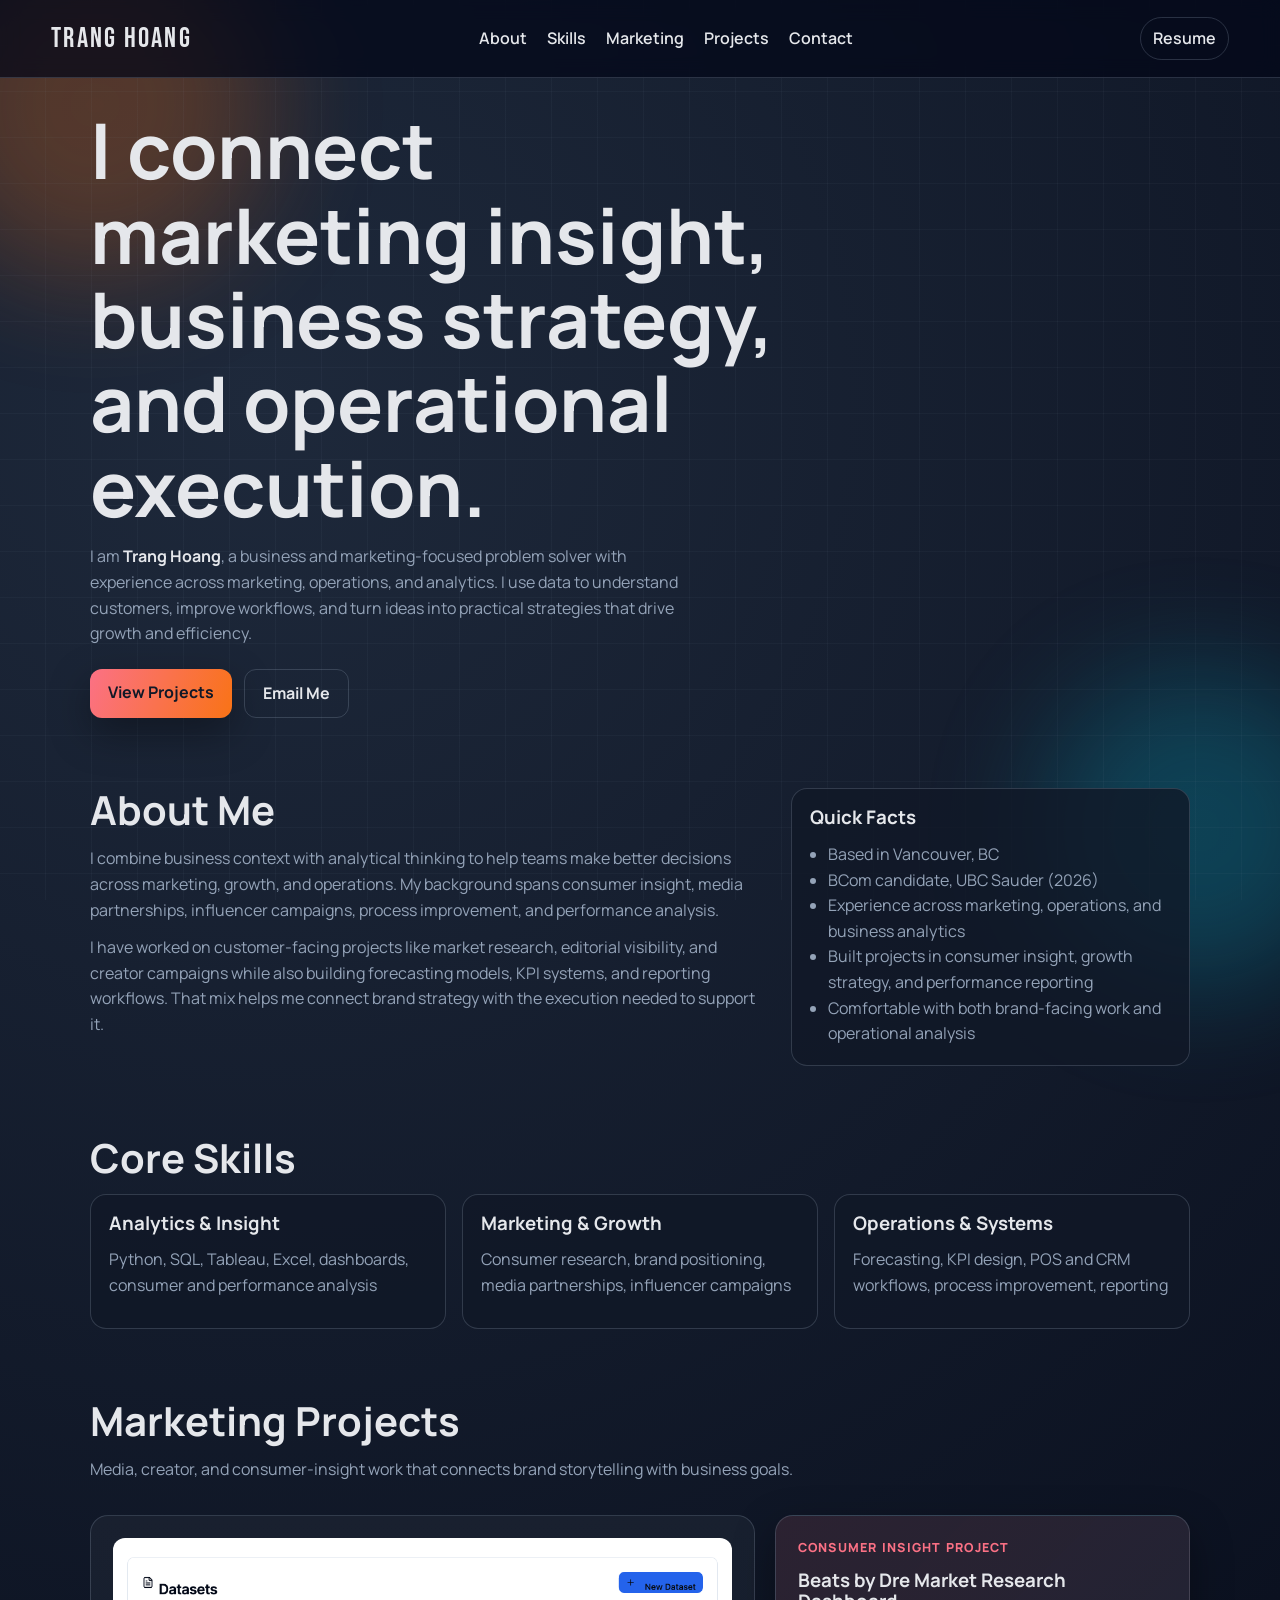
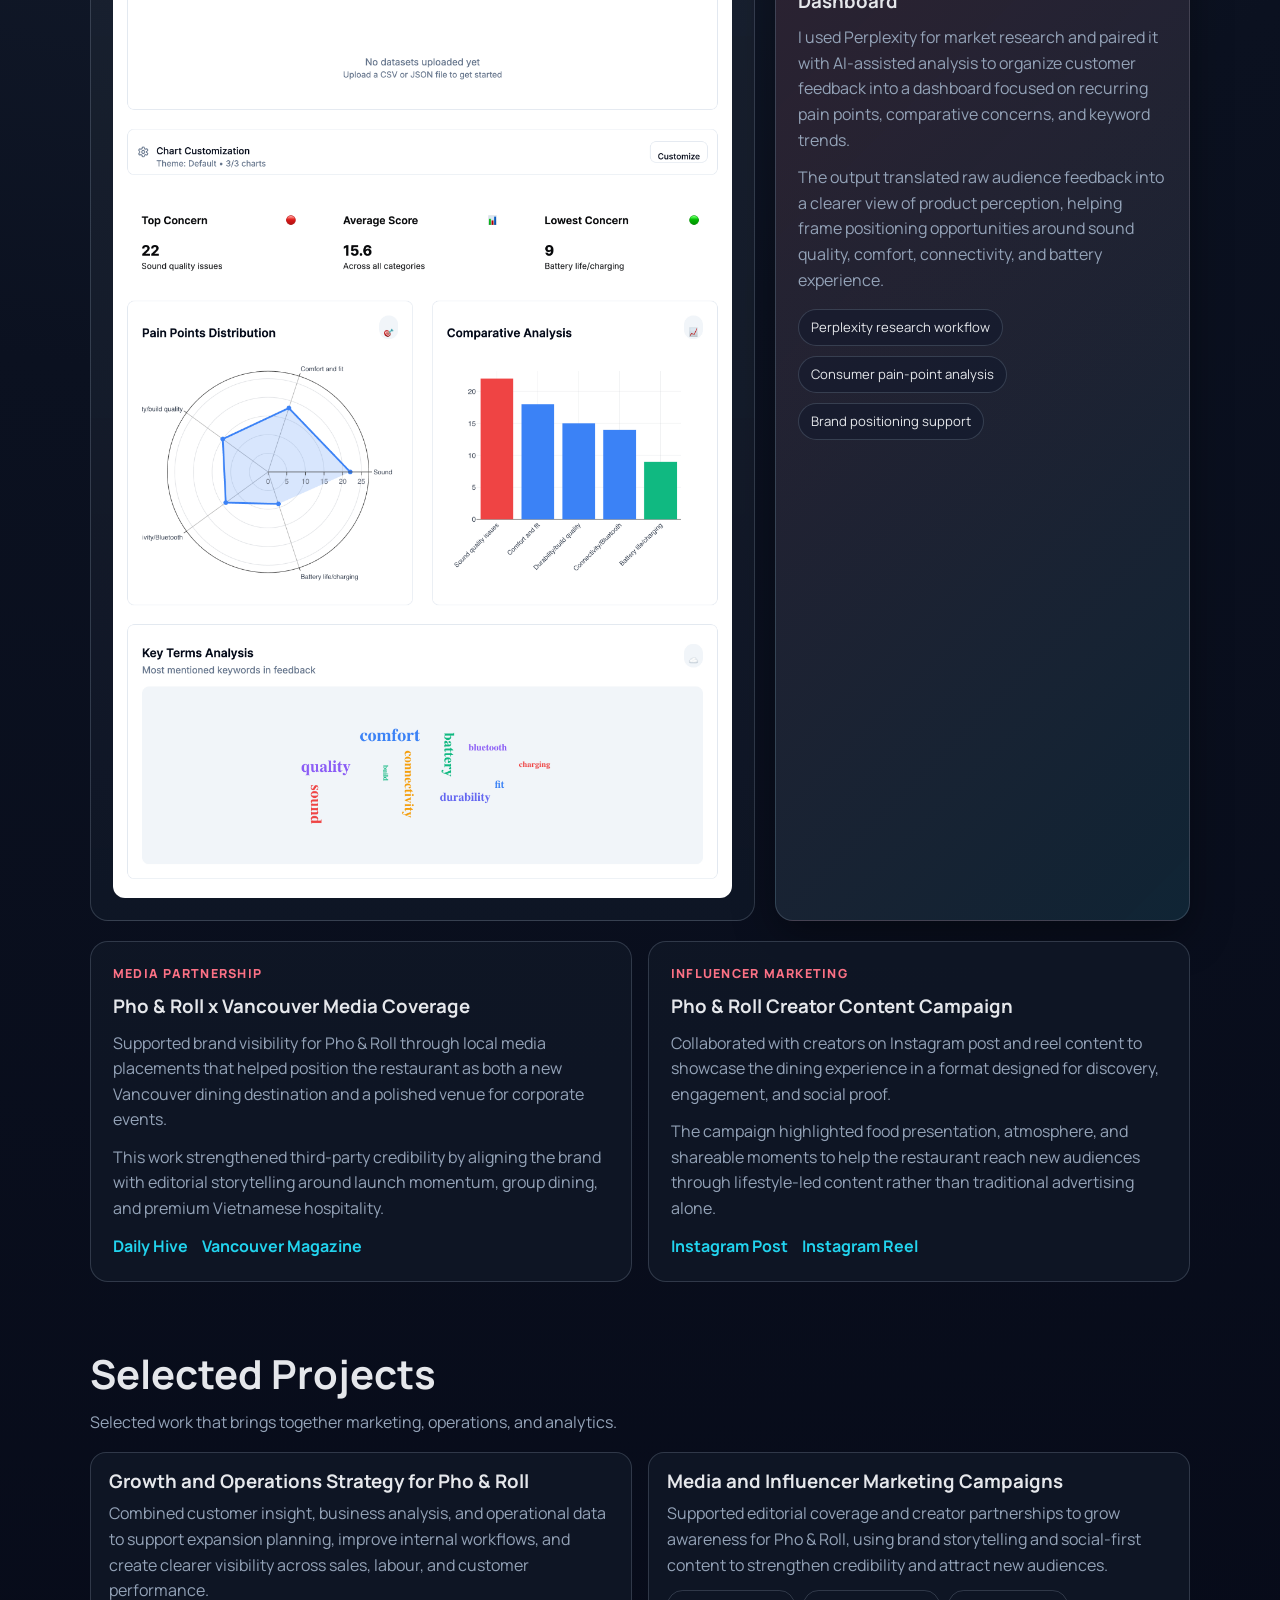
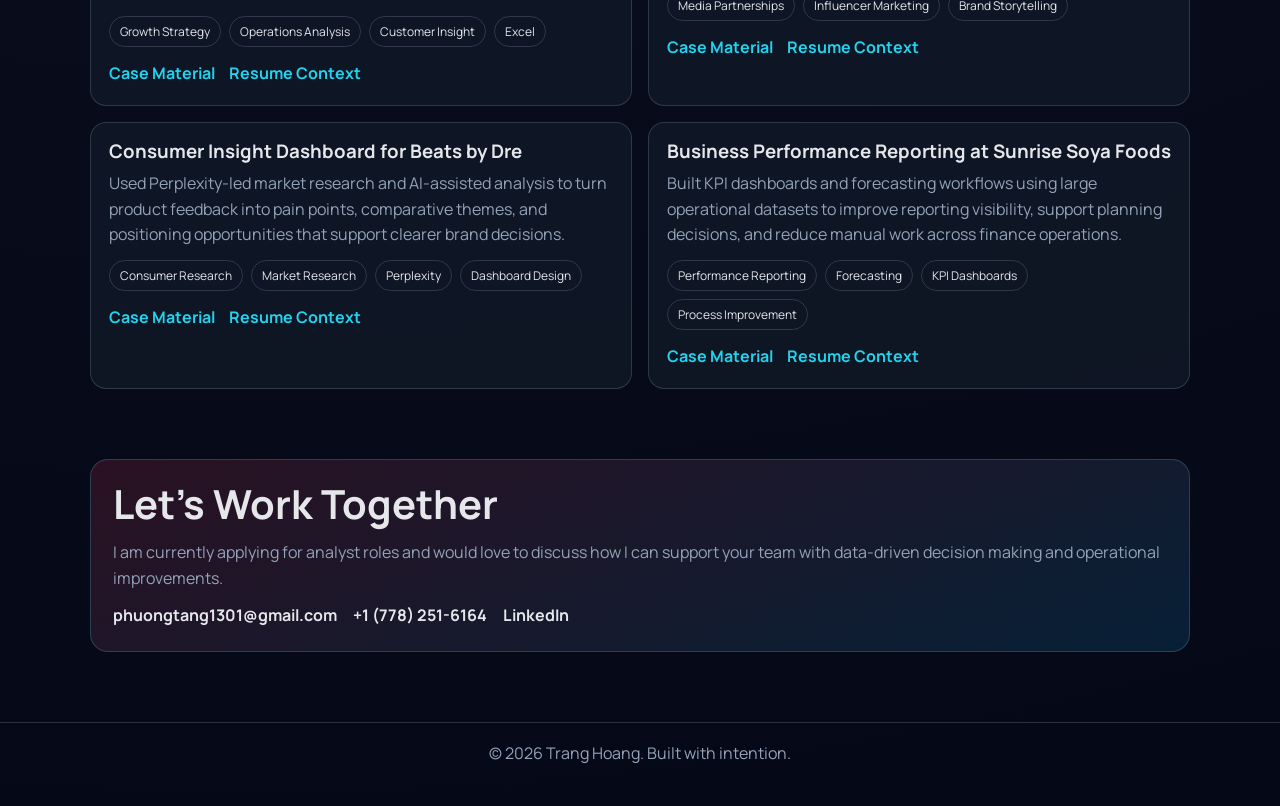
==== index.html @ 50ebb52a "Add files via upload" ====
<!doctype html>
<html lang="en">
  <head>
    <meta charset="UTF-8" />
    <meta name="viewport" content="width=device-width, initial-scale=1.0" />
    <title>Trang Hoang | Finance & Operations Analyst</title>
    <meta
      name="description"
      content="Portfolio website for Trang Hoang, showcasing analytics, finance operations, and process optimization work."
    />
    <link rel="preconnect" href="https://fonts.googleapis.com" />
    <link rel="preconnect" href="https://fonts.gstatic.com" crossorigin />
    <link
      href="https://fonts.googleapis.com/css2?family=Bebas+Neue&family=Manrope:wght@400;500;700;800&display=swap"
      rel="stylesheet"
    />
    <link rel="stylesheet" href="styles.css" />
  </head>
  <body>
    <div class="bg-shape shape-1" aria-hidden="true"></div>
    <div class="bg-shape shape-2" aria-hidden="true"></div>
    <div class="grid-overlay" aria-hidden="true"></div>

    <header class="site-header">
      <a href="#" class="brand">TRANG HOANG</a>
      <nav class="nav-links" aria-label="Main navigation">
        <a href="#about">About</a>
        <a href="#skills">Skills</a>
        <a href="#marketing-projects">Marketing</a>
        <a href="#projects">Projects</a>
        <a href="#contact">Contact</a>
      </nav>
      <a class="resume-btn" href="TRANG HOANG.pdf" target="_blank" rel="noreferrer">Resume</a>
    </header>

    <main>
      <section class="hero reveal">
        <h1>I connect marketing insight, business strategy, and operational execution.</h1>
        <p class="hero-copy">
          I am <strong>Trang Hoang</strong>, a business and marketing-focused problem solver with
          experience across marketing, operations, and analytics. I use data to understand
          customers, improve workflows, and turn ideas into practical strategies that drive growth
          and efficiency.
        </p>
        <div class="hero-actions">
          <a class="btn btn-primary" href="#projects">View Projects</a>
          <a class="btn btn-ghost" href="mailto:phuongtang1301@gmail.com">Email Me</a>
        </div>
      </section>

      <section id="about" class="about reveal">
        <div>
          <h2>About Me</h2>
          <p>
            I combine business context with analytical thinking to help teams make better decisions
            across marketing, growth, and operations. My background spans consumer insight, media
            partnerships, influencer campaigns, process improvement, and performance analysis.
          </p>
          <p>
            I have worked on customer-facing projects like market research, editorial visibility, and
            creator campaigns while also building forecasting models, KPI systems, and reporting
            workflows. That mix helps me connect brand strategy with the execution needed to support it.
          </p>
        </div>
        <aside class="quick-facts">
          <h3>Quick Facts</h3>
          <ul>
            <li>Based in Vancouver, BC</li>
            <li>BCom candidate, UBC Sauder (2026)</li>
            <li>Experience across marketing, operations, and business analytics</li>
            <li>Built projects in consumer insight, growth strategy, and performance reporting</li>
            <li>Comfortable with both brand-facing work and operational analysis</li>
          </ul>
        </aside>
      </section>

      <section id="skills" class="skills reveal">
        <h2>Core Skills</h2>
        <div class="skill-groups">
          <article>
            <h3>Analytics & Insight</h3>
            <p>Python, SQL, Tableau, Excel, dashboards, consumer and performance analysis</p>
          </article>
          <article>
            <h3>Marketing & Growth</h3>
            <p>Consumer research, brand positioning, media partnerships, influencer campaigns</p>
          </article>
          <article>
            <h3>Operations & Systems</h3>
            <p>Forecasting, KPI design, POS and CRM workflows, process improvement, reporting</p>
          </article>
        </div>
      </section>

      <section id="marketing-projects" class="marketing-projects reveal">
        <div class="section-heading">
          <h2>Marketing Projects</h2>
          <p>Media, creator, and consumer-insight work that connects brand storytelling with business goals.</p>
        </div>

        <article class="beats-showcase">
          <div class="beats-visual">
            <img src="pain-points-dashboard.png" alt="Beats by Dre pain points dashboard" />
          </div>
          <div class="beats-copy">
            <p class="section-kicker">Consumer Insight Project</p>
            <h3>Beats by Dre Market Research Dashboard</h3>
            <p>
              I used Perplexity for market research and paired it with AI-assisted analysis to
              organize customer feedback into a dashboard focused on recurring pain points,
              comparative concerns, and keyword trends.
            </p>
            <p>
              The output translated raw audience feedback into a clearer view of product perception,
              helping frame positioning opportunities around sound quality, comfort, connectivity,
              and battery experience.
            </p>
            <div class="featured-metrics" aria-label="Beats project highlights">
              <span>Perplexity research workflow</span>
              <span>Consumer pain-point analysis</span>
              <span>Brand positioning support</span>
            </div>
          </div>
        </article>

        <div class="marketing-grid">
          <article class="marketing-card">
            <p class="section-kicker">Media Partnership</p>
            <h3>Pho & Roll x Vancouver Media Coverage</h3>
            <p>
              Supported brand visibility for Pho & Roll through local media placements that helped
              position the restaurant as both a new Vancouver dining destination and a polished venue
              for corporate events.
            </p>
            <p>
              This work strengthened third-party credibility by aligning the brand with editorial
              storytelling around launch momentum, group dining, and premium Vietnamese hospitality.
            </p>
            <div class="project-links">
              <a href="https://dailyhive.com/vancouver/pho-and-roll-vancouver" target="_blank" rel="noreferrer">Daily Hive</a>
              <a href="https://vanmag.com/taste/restaurants/this-modern-vietnamese-restaurant-is-perfect-for-your-next-corporate-event/" target="_blank" rel="noreferrer">Vancouver Magazine</a>
            </div>
          </article>

          <article class="marketing-card">
            <p class="section-kicker">Influencer Marketing</p>
            <h3>Pho & Roll Creator Content Campaign</h3>
            <p>
              Collaborated with creators on Instagram post and reel content to showcase the dining
              experience in a format designed for discovery, engagement, and social proof.
            </p>
            <p>
              The campaign highlighted food presentation, atmosphere, and shareable moments to help
              the restaurant reach new audiences through lifestyle-led content rather than traditional
              advertising alone.
            </p>
            <div class="project-links">
              <a href="https://www.instagram.com/p/DT3gKjEkoz6/" target="_blank" rel="noreferrer">Instagram Post</a>
              <a href="https://www.instagram.com/reels/C9yim7FxLLG/" target="_blank" rel="noreferrer">Instagram Reel</a>
            </div>
          </article>
        </div>
      </section>

      <section id="projects" class="projects reveal">
        <div class="section-heading">
          <h2>Selected Projects</h2>
          <p>Selected work that brings together marketing, operations, and analytics.</p>
        </div>
        <div id="project-list" class="project-list"></div>
      </section>

      <section id="contact" class="contact reveal">
        <h2>Let’s Work Together</h2>
        <p>
          I am currently applying for analyst roles and would love to discuss how I can support your
          team with data-driven decision making and operational improvements.
        </p>
        <div class="contact-links">
          <a href="mailto:phuongtang1301@gmail.com">phuongtang1301@gmail.com</a>
          <a href="tel:+17782516164">+1 (778) 251-6164</a>
          <a href="https://www.linkedin.com/in/tranghoang13" target="_blank" rel="noreferrer">LinkedIn</a>
        </div>
      </section>
    </main>

    <footer class="site-footer">
      <p>&copy; <span id="year"></span> Trang Hoang. Built with intention.</p>
    </footer>

    <script src="script.js"></script>
  </body>
</html>
---- styles.css ----
:root {
  --bg: #0f172a;
  --surface: #111827;
  --card: rgba(17, 24, 39, 0.8);
  --text: #e5e7eb;
  --muted: #94a3b8;
  --accent: #fb7185;
  --accent-2: #22d3ee;
  --line: rgba(148, 163, 184, 0.25);
  --shadow: 0 15px 40px rgba(0, 0, 0, 0.35);
}

* {
  box-sizing: border-box;
}

html {
  scroll-behavior: smooth;
}

body {
  margin: 0;
  min-height: 100vh;
  color: var(--text);
  background: radial-gradient(circle at 20% 10%, #1e293b 0%, #0b1120 42%, #050816 100%);
  font-family: "Manrope", "Segoe UI", sans-serif;
  line-height: 1.6;
  overflow-x: hidden;
}

.bg-shape {
  position: fixed;
  border-radius: 999px;
  filter: blur(60px);
  opacity: 0.26;
  z-index: -2;
}

.shape-1 {
  width: 350px;
  height: 350px;
  top: -70px;
  left: -80px;
  background: #f97316;
  animation: drift 14s ease-in-out infinite alternate;
}

.shape-2 {
  width: 320px;
  height: 320px;
  right: -80px;
  bottom: -90px;
  background: #06b6d4;
  animation: drift 18s ease-in-out infinite alternate-reverse;
}

.grid-overlay {
  position: fixed;
  inset: 0;
  background-image: linear-gradient(to right, transparent 97%, rgba(148, 163, 184, 0.08) 100%),
    linear-gradient(to bottom, transparent 97%, rgba(148, 163, 184, 0.08) 100%);
  background-size: 46px 46px;
  z-index: -1;
  pointer-events: none;
}

.site-header {
  position: sticky;
  top: 0;
  z-index: 20;
  display: flex;
  justify-content: space-between;
  align-items: center;
  gap: 12px;
  padding: 16px clamp(16px, 4vw, 64px);
  backdrop-filter: blur(10px);
  background: rgba(2, 6, 23, 0.7);
  border-bottom: 1px solid var(--line);
}

.brand {
  font-family: "Bebas Neue", sans-serif;
  font-size: clamp(1.45rem, 2.2vw, 2rem);
  letter-spacing: 0.08em;
  color: var(--text);
  text-decoration: none;
}

.nav-links {
  display: flex;
  gap: 20px;
}

.nav-links a,
.resume-btn {
  color: var(--text);
  text-decoration: none;
  font-weight: 600;
}

.nav-links a:hover,
.resume-btn:hover {
  color: var(--accent-2);
}

.resume-btn {
  border: 1px solid var(--line);
  padding: 8px 12px;
  border-radius: 999px;
}

main {
  width: min(1100px, 92vw);
  margin: 30px auto 0;
}

section {
  margin-bottom: 70px;
}

h1,
h2,
h3 {
  line-height: 1.1;
  margin: 0 0 14px;
}

h1 {
  font-size: clamp(2.2rem, 6vw, 5rem);
  max-width: 14ch;
}

h2 {
  font-size: clamp(1.7rem, 4vw, 2.5rem);
}

p {
  margin: 0 0 12px;
  color: var(--muted);
}

.hero .eyebrow {
  text-transform: uppercase;
  letter-spacing: 0.11em;
  font-weight: 800;
  font-size: 0.78rem;
  color: var(--accent-2);
}

.hero-copy {
  max-width: 62ch;
}

.hero strong {
  color: var(--text);
}

.hero-actions {
  margin-top: 22px;
  display: flex;
  gap: 12px;
  flex-wrap: wrap;
}

.btn {
  display: inline-block;
  padding: 11px 18px;
  border-radius: 12px;
  font-weight: 700;
  text-decoration: none;
  transition: transform 0.25s ease, box-shadow 0.25s ease, background 0.25s ease;
}

.btn-primary {
  background: linear-gradient(110deg, var(--accent), #f97316);
  color: #111827;
  box-shadow: var(--shadow);
}

.btn-ghost {
  border: 1px solid var(--line);
  color: var(--text);
}

.btn:hover {
  transform: translateY(-2px);
}

.about {
  display: grid;
  grid-template-columns: 1.7fr 1fr;
  gap: 24px;
}

.quick-facts {
  border: 1px solid var(--line);
  border-radius: 16px;
  padding: 18px;
  background: var(--card);
}

.quick-facts ul {
  margin: 0;
  padding-left: 18px;
  color: var(--muted);
}

.skills .skill-groups {
  display: grid;
  grid-template-columns: repeat(3, 1fr);
  gap: 16px;
}

.marketing-projects {
  display: grid;
  gap: 20px;
}

.beats-showcase {
  display: grid;
  grid-template-columns: 1.6fr 1fr;
  gap: 20px;
  align-items: stretch;
}

.beats-copy,
.beats-visual,
.marketing-card {
  border: 1px solid var(--line);
  border-radius: 18px;
  padding: 22px;
  background: var(--card);
}

.beats-copy {
  background:
    linear-gradient(135deg, rgba(251, 113, 133, 0.12), rgba(34, 211, 238, 0.08)),
    var(--card);
  box-shadow: var(--shadow);
}

.beats-visual {
  display: flex;
  align-items: center;
  justify-content: center;
  background:
    linear-gradient(180deg, rgba(255, 255, 255, 0.04), rgba(15, 23, 42, 0.12)),
    var(--card);
}

.beats-visual img {
  width: 100%;
  height: auto;
  display: block;
  border-radius: 12px;
}

.marketing-grid {
  display: grid;
  grid-template-columns: repeat(2, 1fr);
  gap: 16px;
}

.section-kicker {
  text-transform: uppercase;
  letter-spacing: 0.1em;
  font-size: 0.78rem;
  font-weight: 800;
  color: var(--accent);
}

.featured-metrics {
  display: flex;
  flex-wrap: wrap;
  gap: 10px;
  margin-top: 16px;
}

.featured-metrics span {
  border: 1px solid var(--line);
  border-radius: 999px;
  padding: 7px 12px;
  color: var(--text);
  font-size: 0.82rem;
  background: rgba(15, 23, 42, 0.45);
}

.skills article,
.project-card {
  border: 1px solid var(--line);
  border-radius: 16px;
  padding: 18px;
  background: var(--card);
}

.project-list {
  margin-top: 16px;
  display: grid;
  grid-template-columns: repeat(2, 1fr);
  gap: 16px;
}

.project-card h3 {
  margin-bottom: 10px;
}

.project-tech {
  margin: 8px 0 14px;
  display: flex;
  flex-wrap: wrap;
  gap: 8px;
}

.project-tech span {
  font-size: 0.75rem;
  border: 1px solid var(--line);
  border-radius: 999px;
  padding: 5px 10px;
  color: var(--text);
}

.project-links {
  display: flex;
  gap: 14px;
}

.project-links a {
  color: var(--accent-2);
  text-decoration: none;
  font-weight: 700;
}

.contact {
  border: 1px solid var(--line);
  border-radius: 18px;
  padding: 22px;
  background: linear-gradient(160deg, rgba(244, 63, 94, 0.15), rgba(14, 165, 233, 0.15));
}

.contact-links {
  display: flex;
  flex-wrap: wrap;
  gap: 16px;
}

.contact-links a {
  color: var(--text);
  font-weight: 700;
  text-decoration: none;
}

.site-footer {
  border-top: 1px solid var(--line);
  text-align: center;
  padding: 18px 12px 28px;
}

.reveal {
  opacity: 0;
  transform: translateY(20px);
  transition: opacity 0.6s ease, transform 0.6s ease;
}

.reveal.show {
  opacity: 1;
  transform: translateY(0);
}

@keyframes drift {
  from {
    transform: translate3d(0, 0, 0) scale(1);
  }
  to {
    transform: translate3d(26px, 20px, 0) scale(1.08);
  }
}

@media (max-width: 900px) {
  .about {
    grid-template-columns: 1fr;
  }

  .beats-showcase,
  .marketing-grid {
    grid-template-columns: 1fr;
  }

  .skills .skill-groups,
  .project-list {
    grid-template-columns: 1fr;
  }

  .site-header {
    flex-wrap: wrap;
  }

  .nav-links {
    order: 3;
    width: 100%;
    justify-content: center;
    padding-bottom: 4px;
  }
}
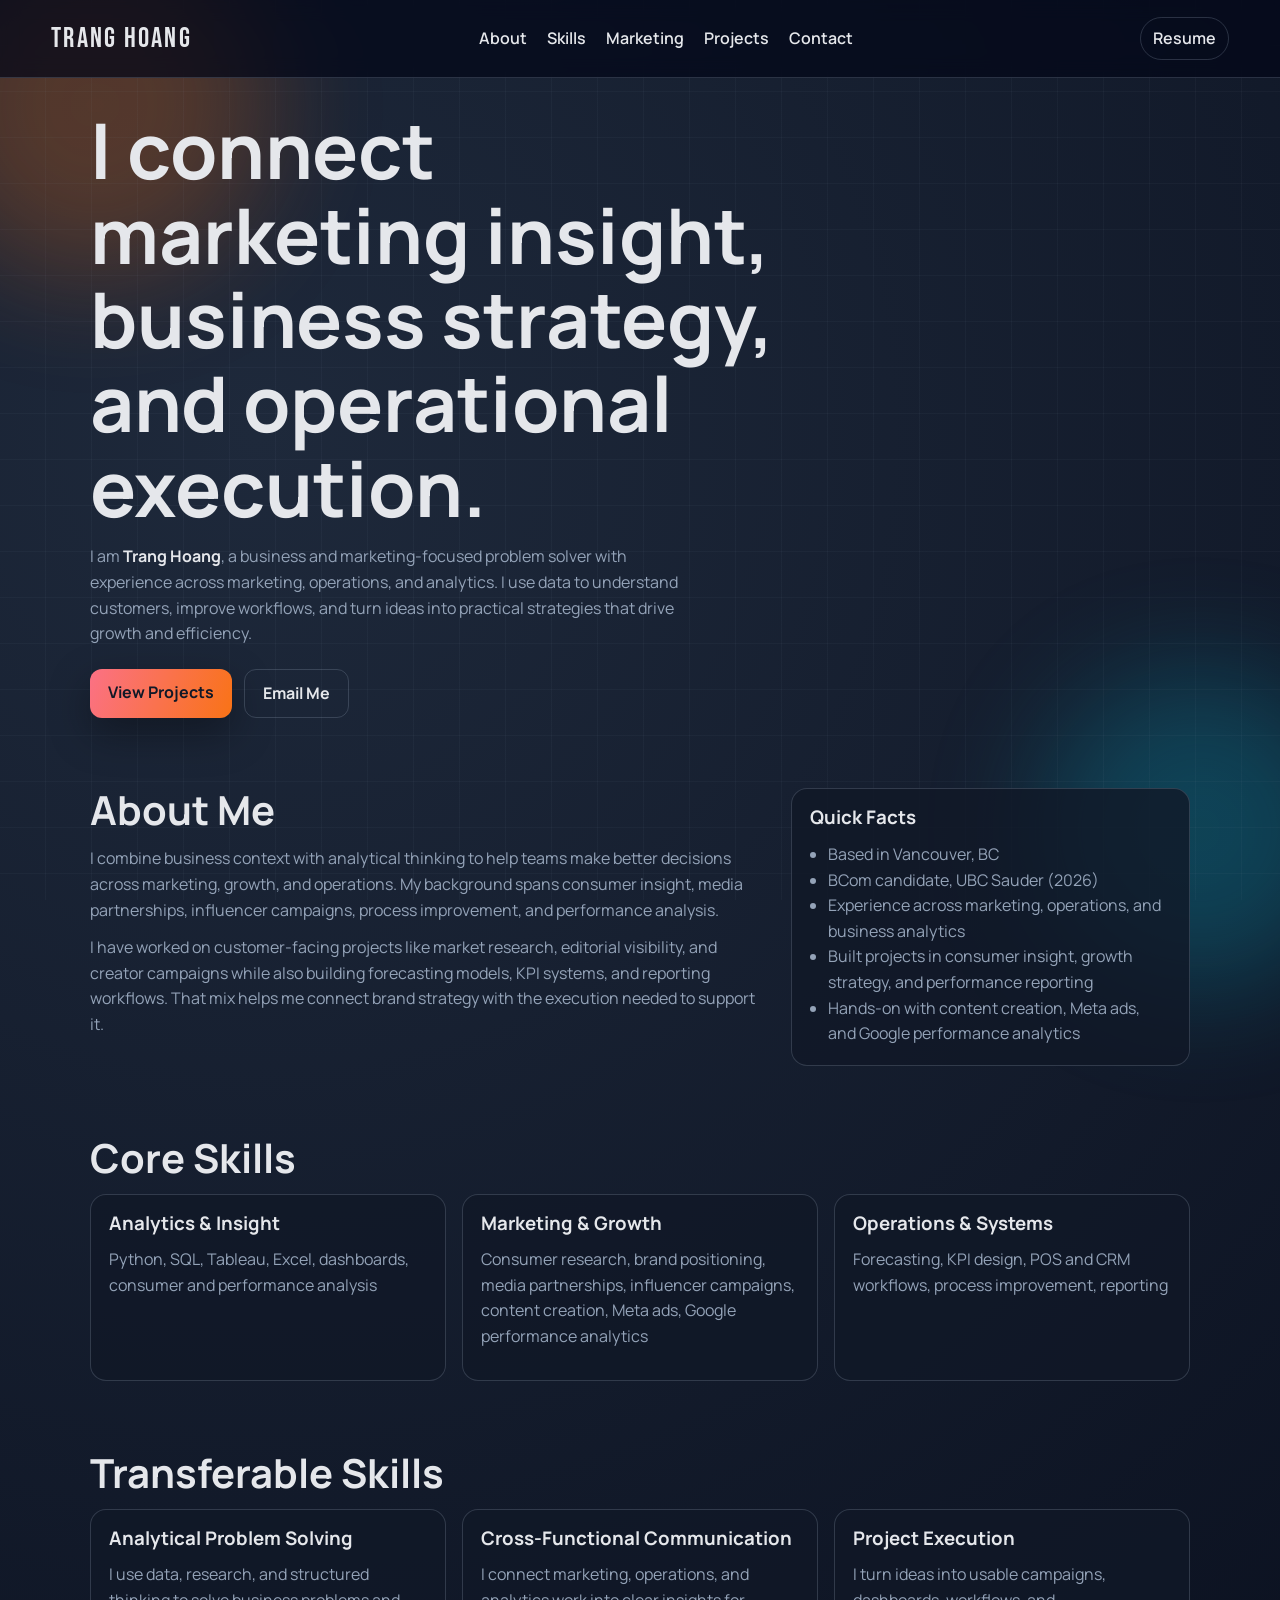
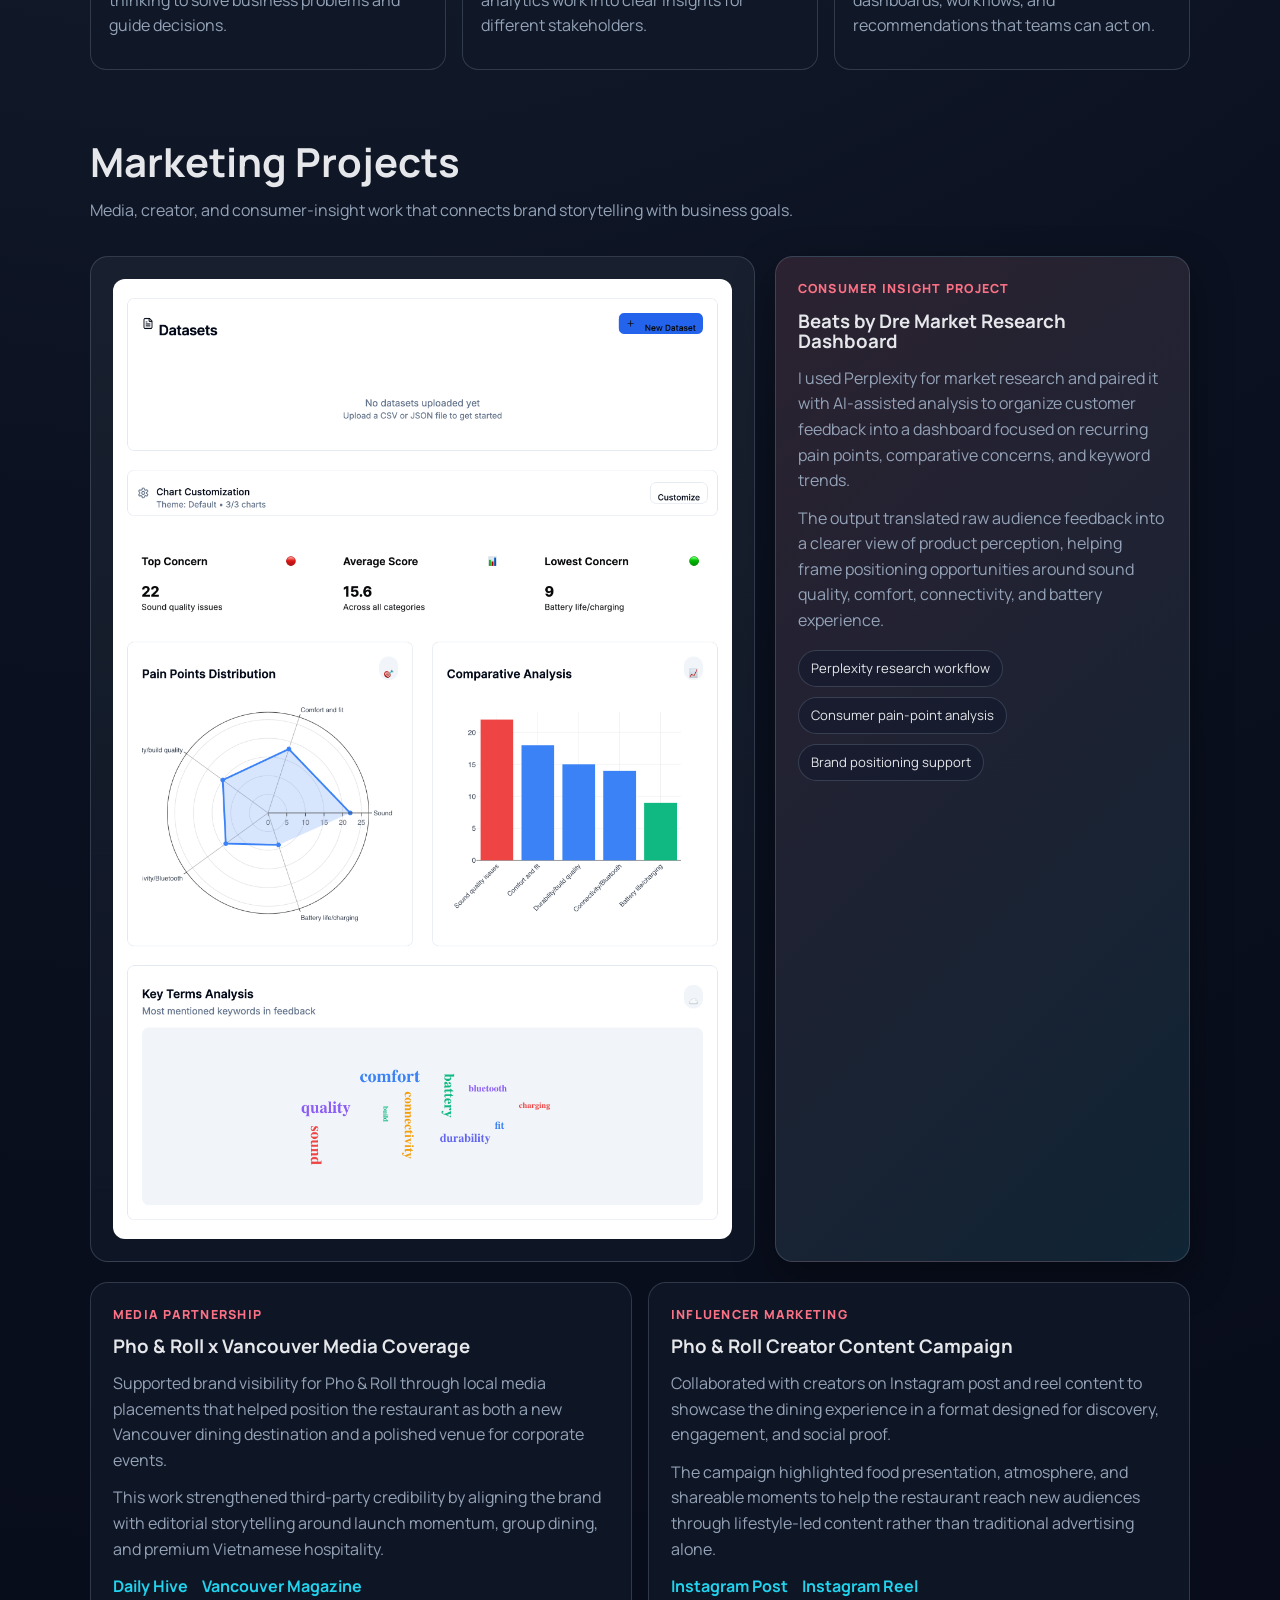
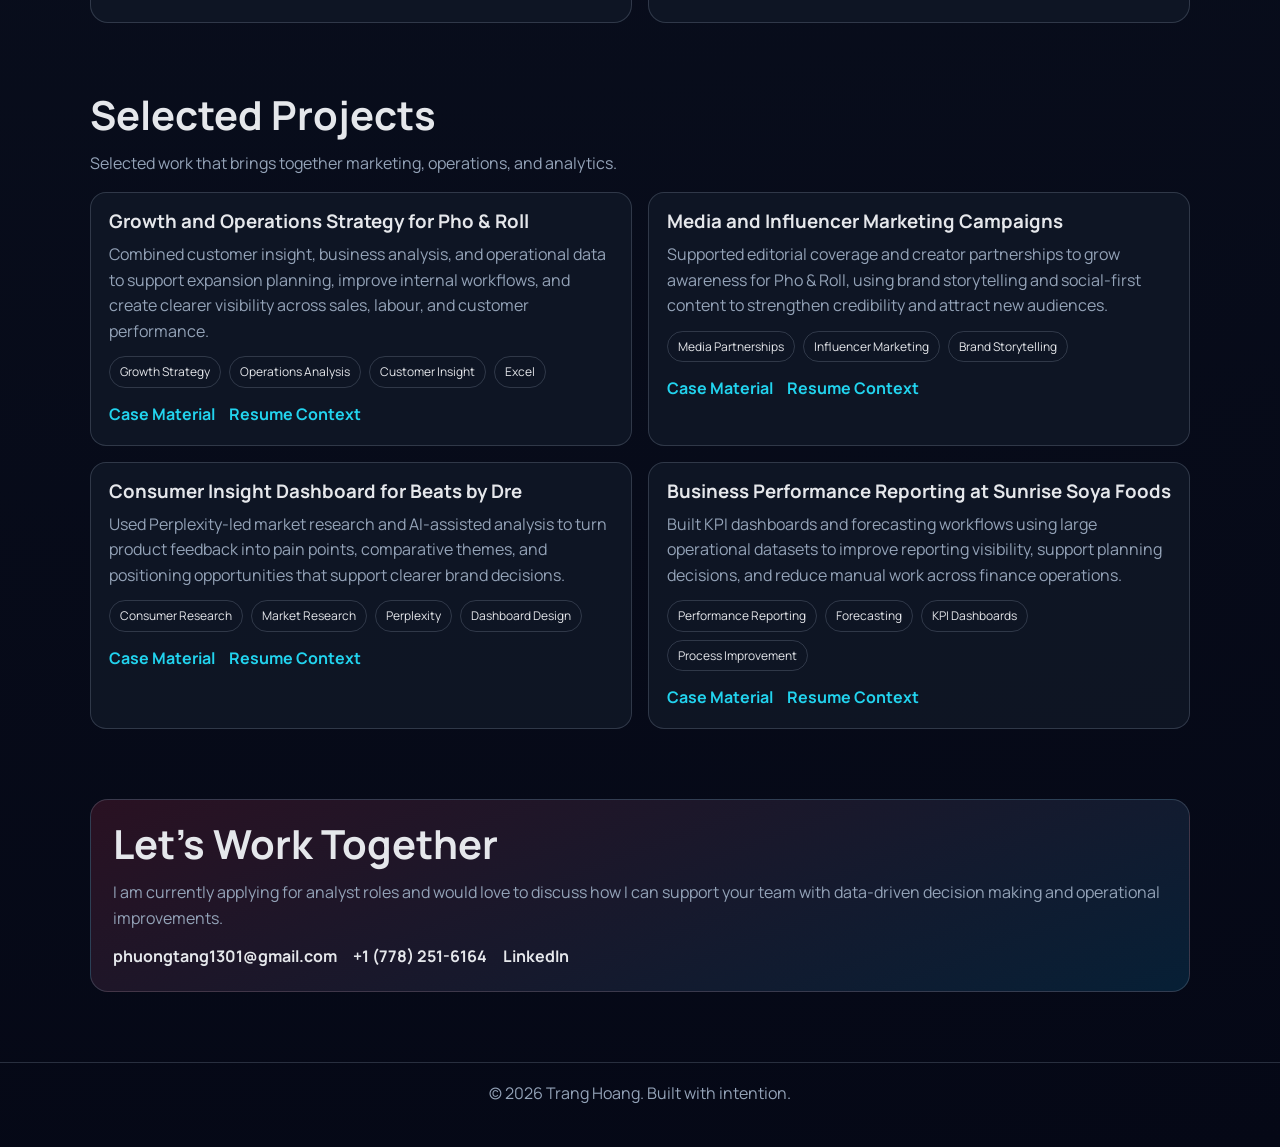
==== commit 577554eb: "Add files via upload" ====
--- a/index.html
+++ b/index.html
@@ -69,7 +69,7 @@
             <li>BCom candidate, UBC Sauder (2026)</li>
             <li>Experience across marketing, operations, and business analytics</li>
             <li>Built projects in consumer insight, growth strategy, and performance reporting</li>
-            <li>Comfortable with both brand-facing work and operational analysis</li>
+            <li>Hands-on with content creation, Meta ads, and Google performance analytics</li>
           </ul>
         </aside>
       </section>
@@ -83,11 +83,29 @@
           </article>
           <article>
             <h3>Marketing & Growth</h3>
-            <p>Consumer research, brand positioning, media partnerships, influencer campaigns</p>
+            <p>Consumer research, brand positioning, media partnerships, influencer campaigns, content creation, Meta ads, Google performance analytics</p>
           </article>
           <article>
             <h3>Operations & Systems</h3>
             <p>Forecasting, KPI design, POS and CRM workflows, process improvement, reporting</p>
+          </article>
+        </div>
+      </section>
+
+      <section class="skills reveal">
+        <h2>Transferable Skills</h2>
+        <div class="skill-groups">
+          <article>
+            <h3>Analytical Problem Solving</h3>
+            <p>I use data, research, and structured thinking to solve business problems and guide decisions.</p>
+          </article>
+          <article>
+            <h3>Cross-Functional Communication</h3>
+            <p>I connect marketing, operations, and analytics work into clear insights for different stakeholders.</p>
+          </article>
+          <article>
+            <h3>Project Execution</h3>
+            <p>I turn ideas into usable campaigns, dashboards, workflows, and recommendations that teams can act on.</p>
           </article>
         </div>
       </section>
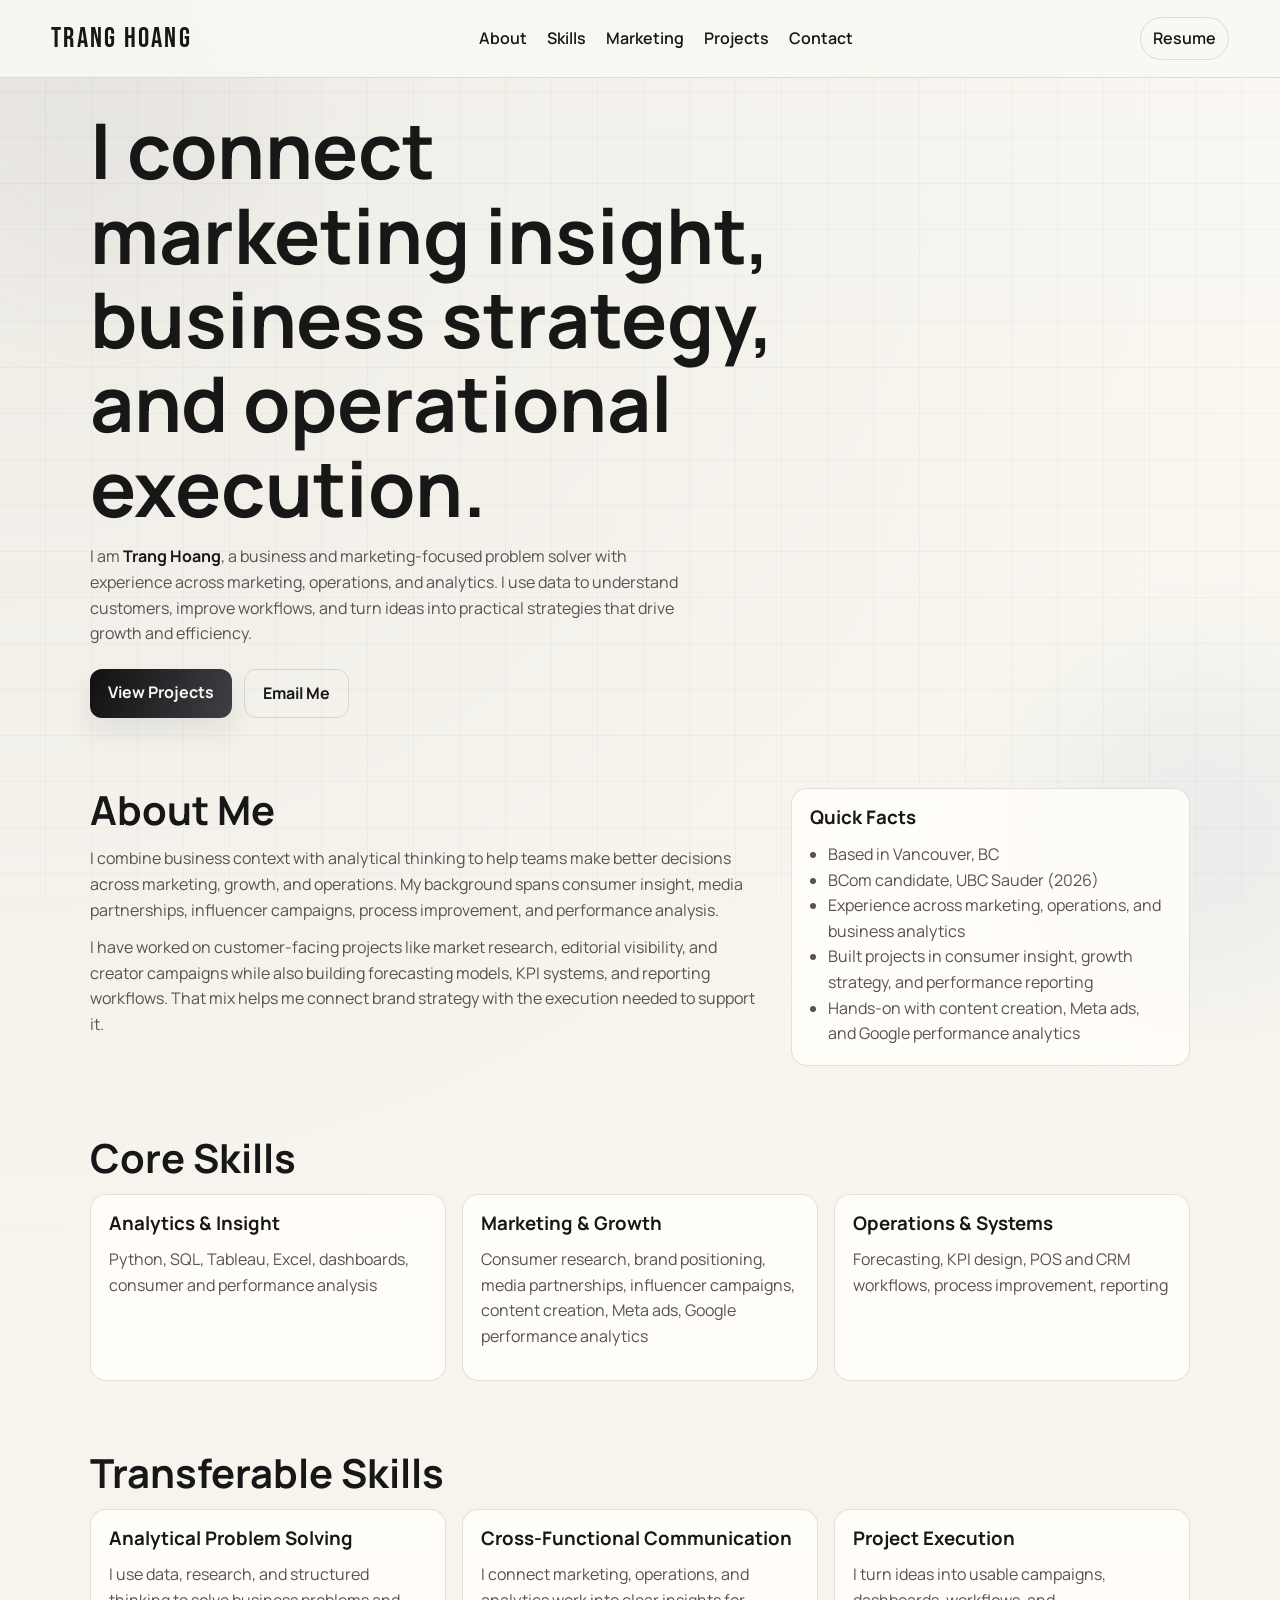
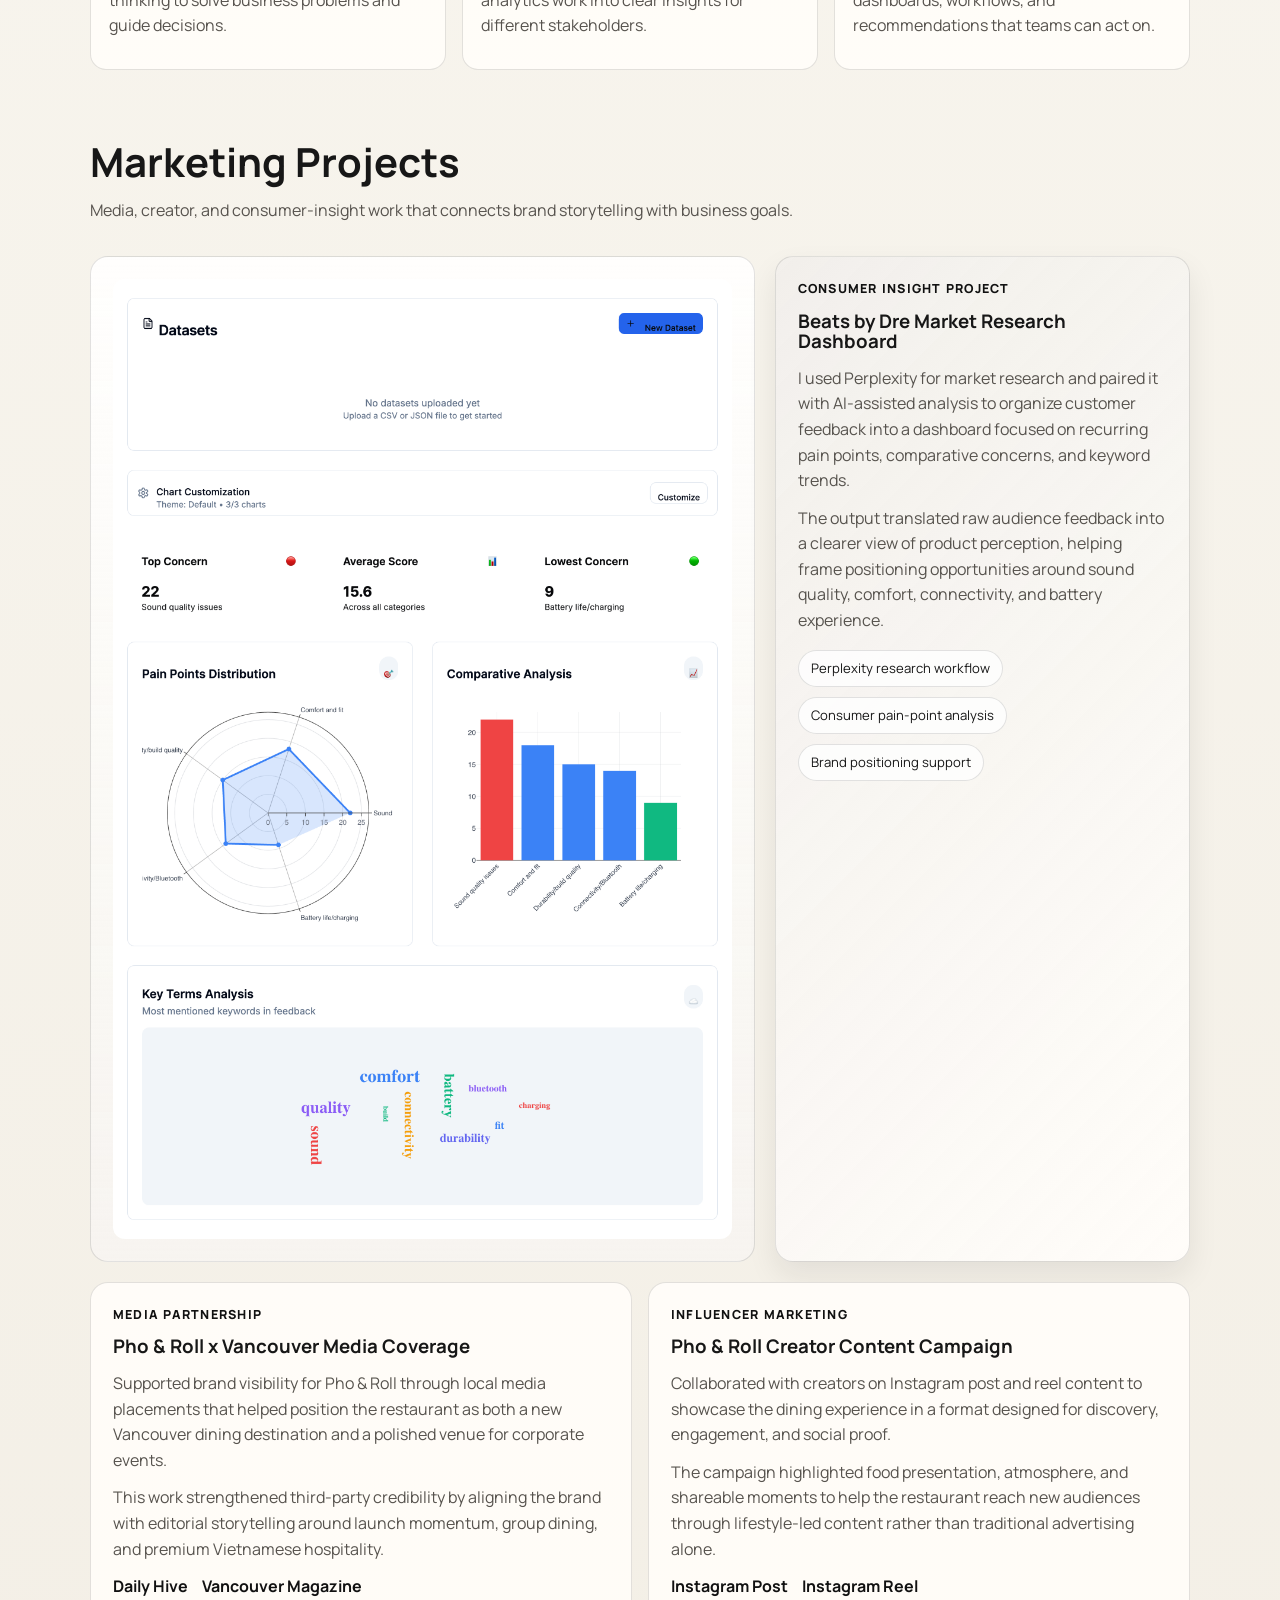
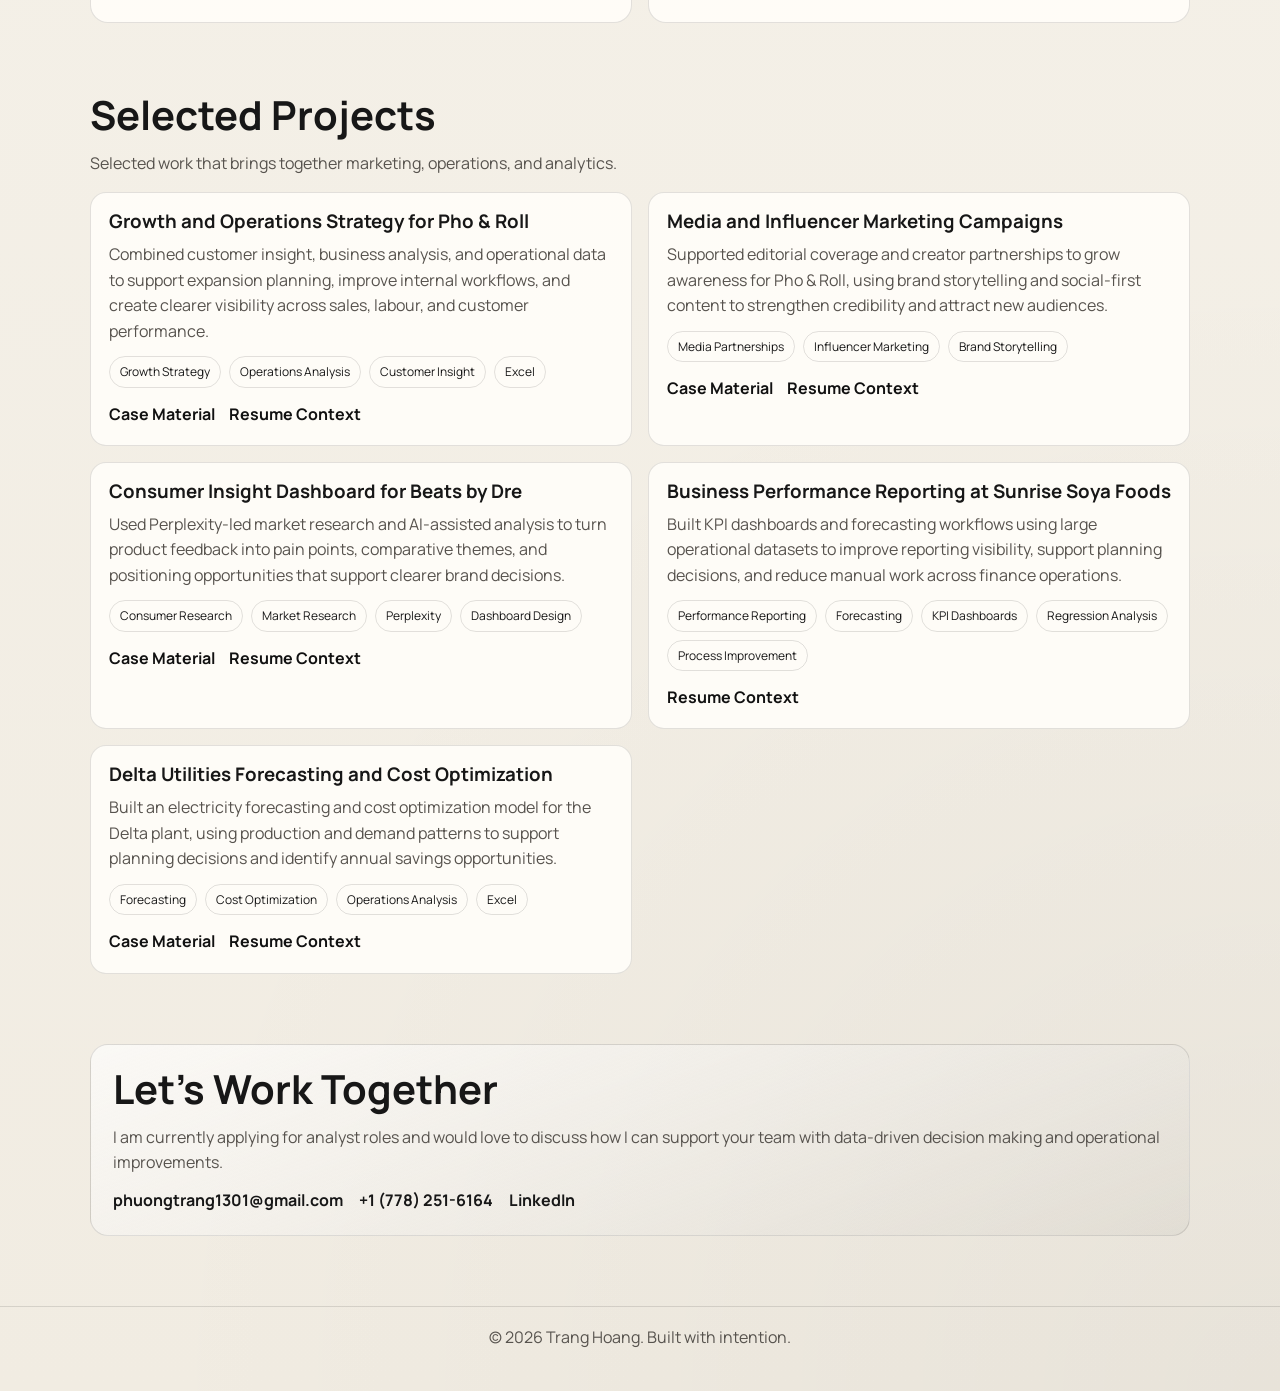
==== commit c36ae89a: "Add files via upload" ====
--- a/index.html
+++ b/index.html
@@ -44,7 +44,7 @@
         </p>
         <div class="hero-actions">
           <a class="btn btn-primary" href="#projects">View Projects</a>
-          <a class="btn btn-ghost" href="mailto:phuongtang1301@gmail.com">Email Me</a>
+          <a class="btn btn-ghost" href="mailto:phuongtrang1301@gmail.com">Email Me</a>
         </div>
       </section>
 
@@ -195,7 +195,7 @@
           team with data-driven decision making and operational improvements.
         </p>
         <div class="contact-links">
-          <a href="mailto:phuongtang1301@gmail.com">phuongtang1301@gmail.com</a>
+          <a href="mailto:phuongtrang1301@gmail.com">phuongtrang1301@gmail.com</a>
           <a href="tel:+17782516164">+1 (778) 251-6164</a>
           <a href="https://www.linkedin.com/in/tranghoang13" target="_blank" rel="noreferrer">LinkedIn</a>
         </div>
--- a/styles.css
+++ b/styles.css
@@ -1,13 +1,13 @@
 :root {
-  --bg: #0f172a;
-  --surface: #111827;
-  --card: rgba(17, 24, 39, 0.8);
-  --text: #e5e7eb;
-  --muted: #94a3b8;
-  --accent: #fb7185;
-  --accent-2: #22d3ee;
-  --line: rgba(148, 163, 184, 0.25);
-  --shadow: 0 15px 40px rgba(0, 0, 0, 0.35);
+  --bg: #f5f2ea;
+  --surface: #fffdf9;
+  --card: rgba(255, 253, 249, 0.92);
+  --text: #171717;
+  --muted: #57534e;
+  --accent: #111111;
+  --accent-2: #5f5b54;
+  --line: rgba(23, 23, 23, 0.12);
+  --shadow: 0 14px 30px rgba(24, 24, 24, 0.08);
 }
 
 * {
@@ -22,7 +22,10 @@
   margin: 0;
   min-height: 100vh;
   color: var(--text);
-  background: radial-gradient(circle at 20% 10%, #1e293b 0%, #0b1120 42%, #050816 100%);
+  background:
+    radial-gradient(circle at 0% 0%, rgba(0, 0, 0, 0.05), transparent 28%),
+    radial-gradient(circle at 100% 100%, rgba(0, 0, 0, 0.04), transparent 24%),
+    linear-gradient(180deg, #faf8f2 0%, #f1ece2 100%);
   font-family: "Manrope", "Segoe UI", sans-serif;
   line-height: 1.6;
   overflow-x: hidden;
@@ -41,7 +44,7 @@
   height: 350px;
   top: -70px;
   left: -80px;
-  background: #f97316;
+  background: #d6d3d1;
   animation: drift 14s ease-in-out infinite alternate;
 }
 
@@ -50,15 +53,15 @@
   height: 320px;
   right: -80px;
   bottom: -90px;
-  background: #06b6d4;
+  background: #cbd5e1;
   animation: drift 18s ease-in-out infinite alternate-reverse;
 }
 
 .grid-overlay {
   position: fixed;
   inset: 0;
-  background-image: linear-gradient(to right, transparent 97%, rgba(148, 163, 184, 0.08) 100%),
-    linear-gradient(to bottom, transparent 97%, rgba(148, 163, 184, 0.08) 100%);
+  background-image: linear-gradient(to right, transparent 97%, rgba(23, 23, 23, 0.05) 100%),
+    linear-gradient(to bottom, transparent 97%, rgba(23, 23, 23, 0.05) 100%);
   background-size: 46px 46px;
   z-index: -1;
   pointer-events: none;
@@ -74,7 +77,7 @@
   gap: 12px;
   padding: 16px clamp(16px, 4vw, 64px);
   backdrop-filter: blur(10px);
-  background: rgba(2, 6, 23, 0.7);
+  background: rgba(250, 248, 242, 0.84);
   border-bottom: 1px solid var(--line);
 }
 
@@ -100,7 +103,7 @@
 
 .nav-links a:hover,
 .resume-btn:hover {
-  color: var(--accent-2);
+  color: var(--accent);
 }
 
 .resume-btn {
@@ -172,8 +175,8 @@
 }
 
 .btn-primary {
-  background: linear-gradient(110deg, var(--accent), #f97316);
-  color: #111827;
+  background: linear-gradient(110deg, #111111, #3f3f46);
+  color: #faf8f2;
   box-shadow: var(--shadow);
 }
 
@@ -234,7 +237,7 @@
 
 .beats-copy {
   background:
-    linear-gradient(135deg, rgba(251, 113, 133, 0.12), rgba(34, 211, 238, 0.08)),
+    linear-gradient(135deg, rgba(0, 0, 0, 0.05), rgba(255, 255, 255, 0.2)),
     var(--card);
   box-shadow: var(--shadow);
 }
@@ -244,7 +247,7 @@
   align-items: center;
   justify-content: center;
   background:
-    linear-gradient(180deg, rgba(255, 255, 255, 0.04), rgba(15, 23, 42, 0.12)),
+    linear-gradient(180deg, rgba(255, 255, 255, 0.65), rgba(0, 0, 0, 0.03)),
     var(--card);
 }
 
@@ -282,7 +285,7 @@
   padding: 7px 12px;
   color: var(--text);
   font-size: 0.82rem;
-  background: rgba(15, 23, 42, 0.45);
+  background: rgba(255, 255, 255, 0.8);
 }
 
 .skills article,
@@ -325,7 +328,7 @@
 }
 
 .project-links a {
-  color: var(--accent-2);
+  color: var(--accent);
   text-decoration: none;
   font-weight: 700;
 }
@@ -334,7 +337,7 @@
   border: 1px solid var(--line);
   border-radius: 18px;
   padding: 22px;
-  background: linear-gradient(160deg, rgba(244, 63, 94, 0.15), rgba(14, 165, 233, 0.15));
+  background: linear-gradient(160deg, rgba(255, 255, 255, 0.65), rgba(0, 0, 0, 0.03));
 }
 
 .contact-links {
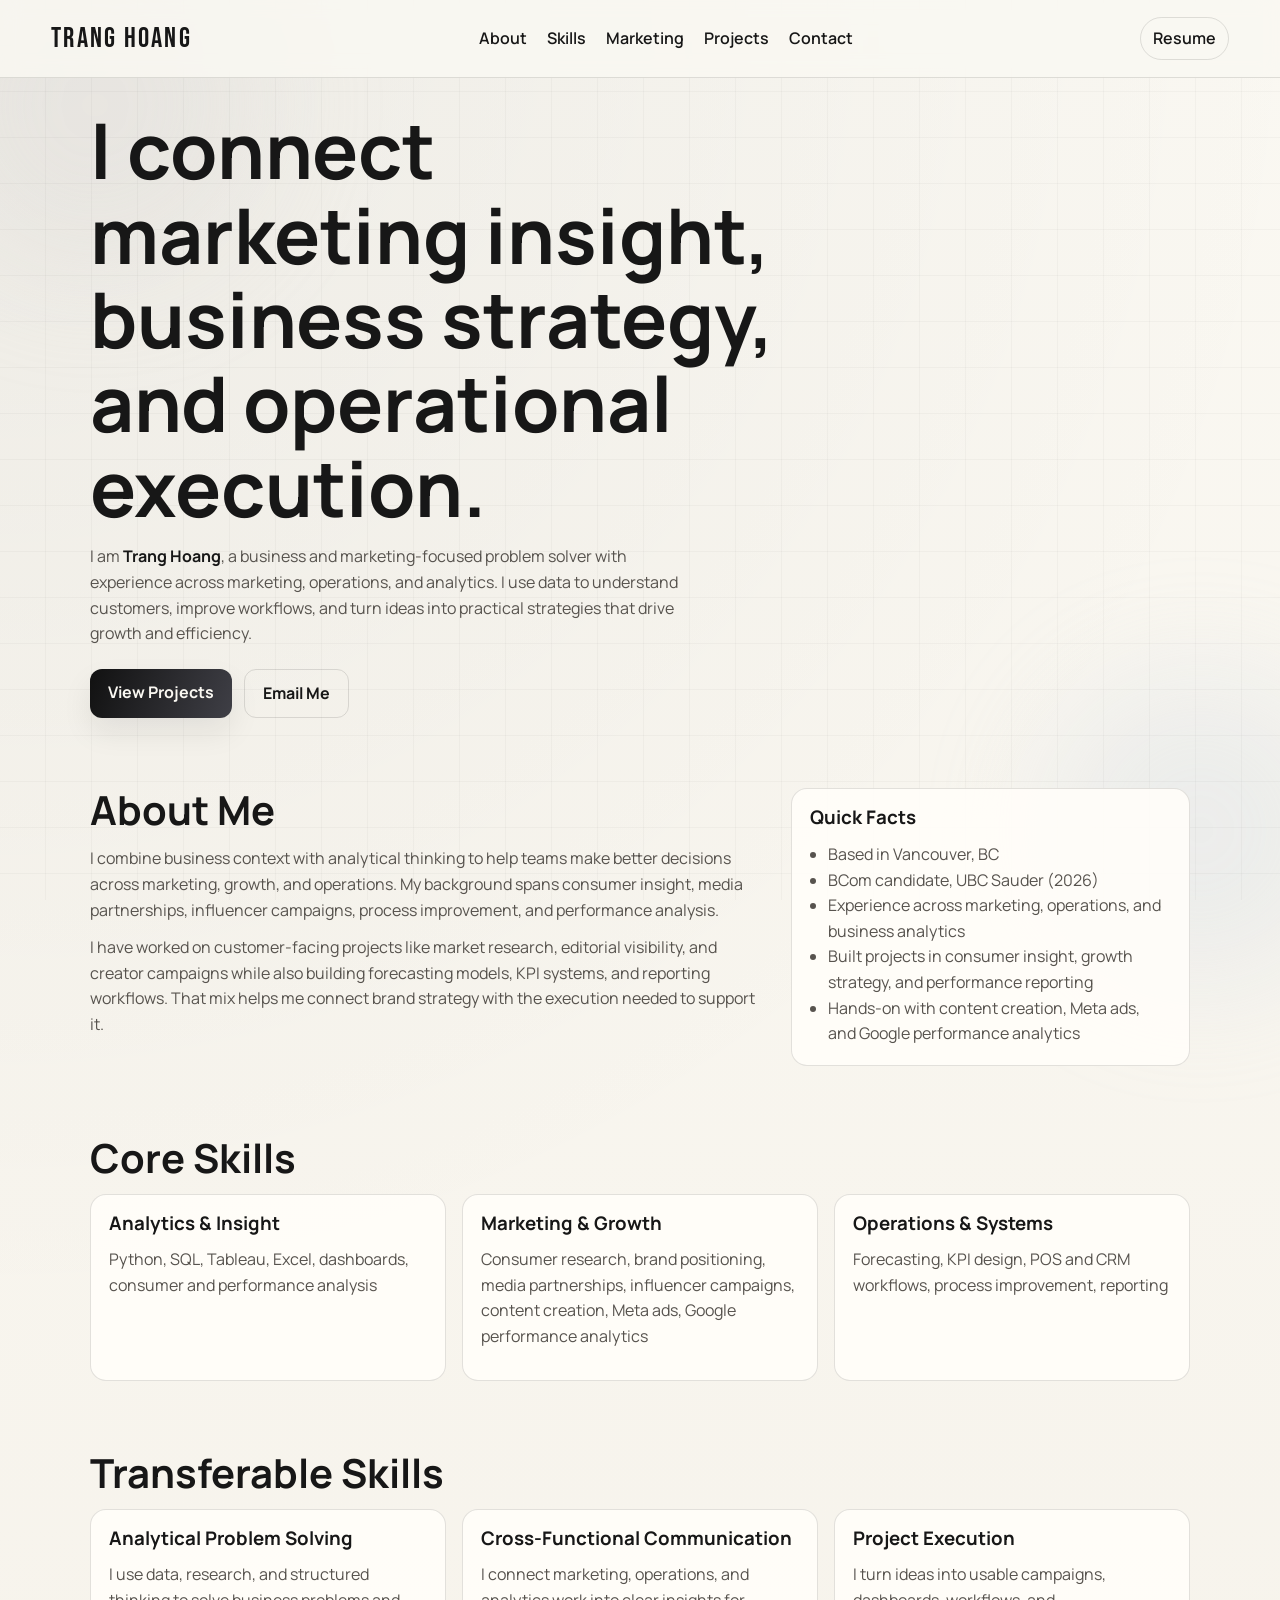
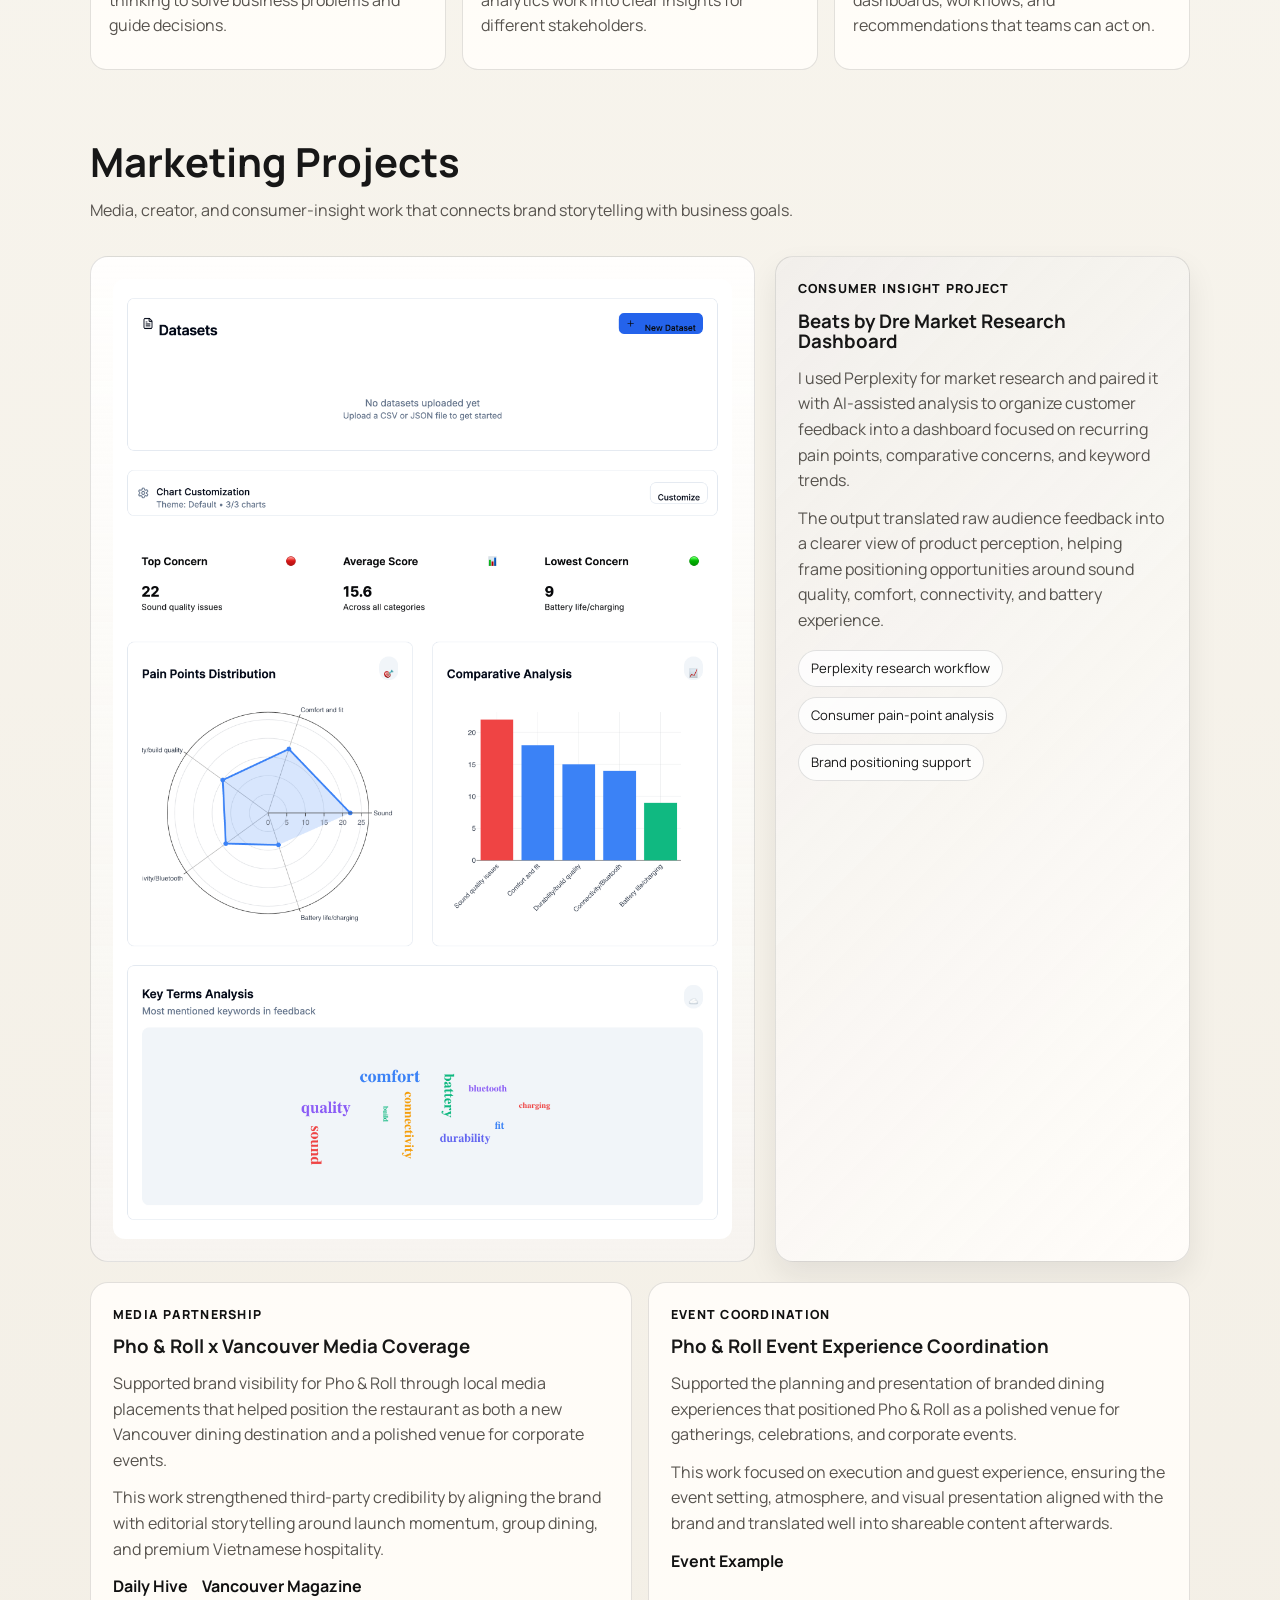
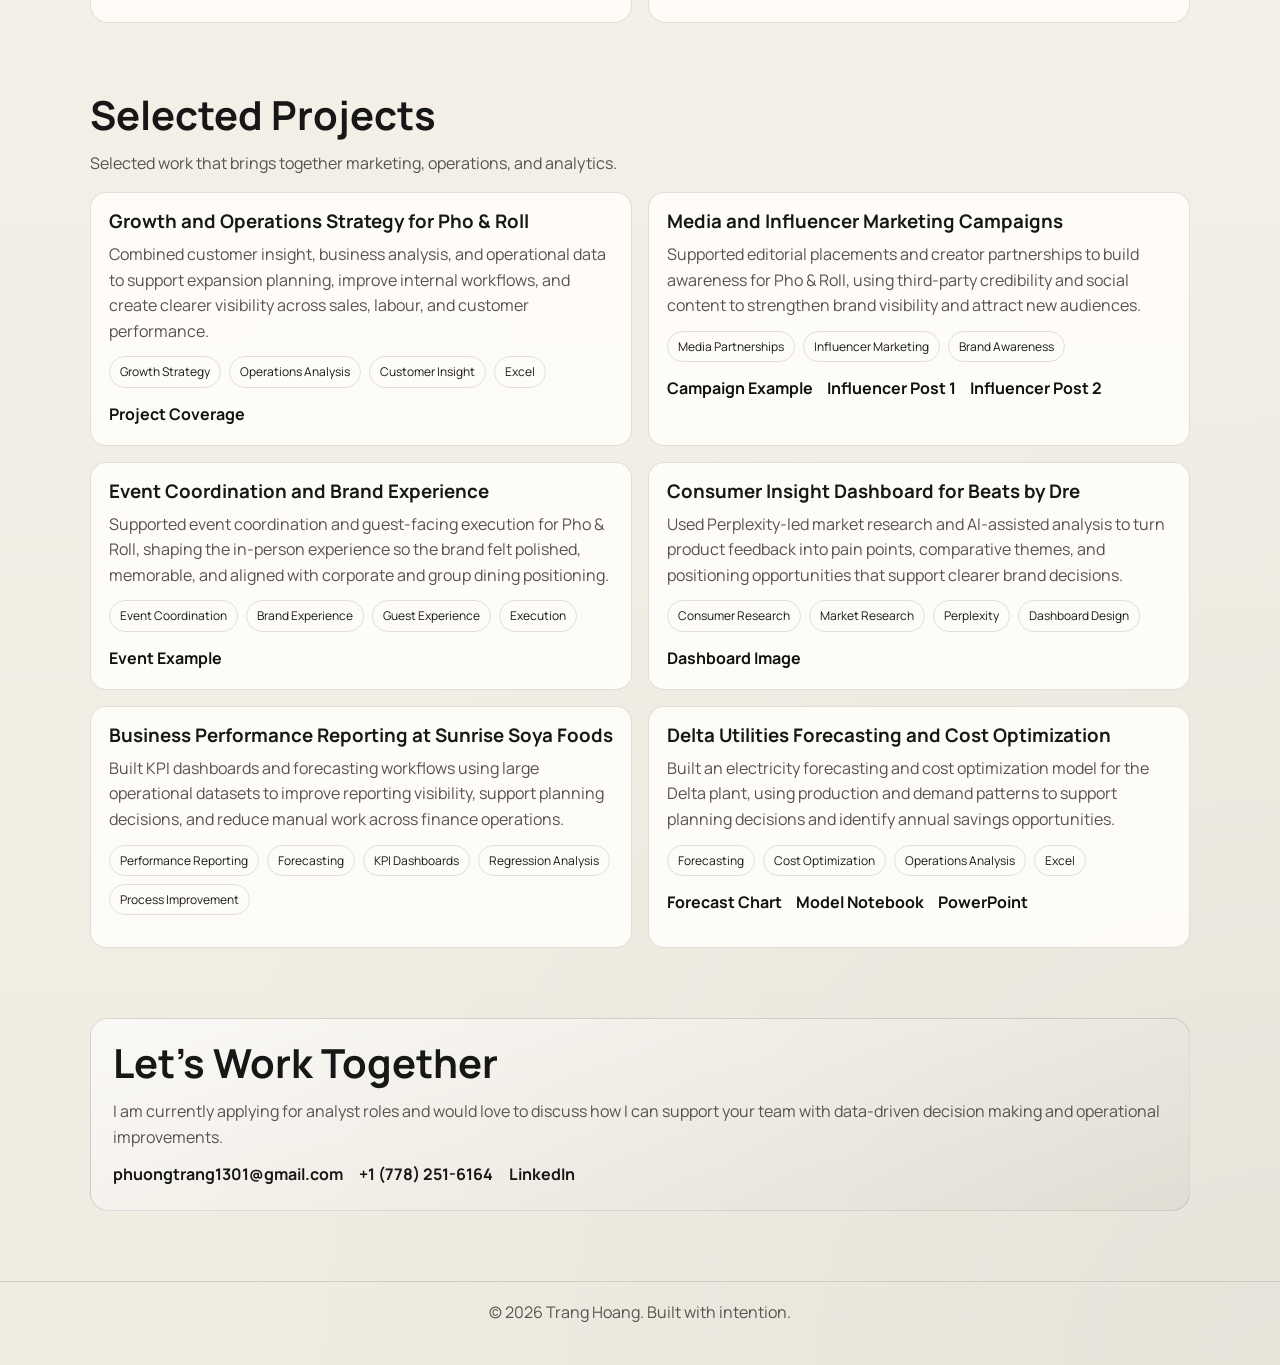
==== commit 21c9fd4f: "Add files via upload" ====
--- a/index.html
+++ b/index.html
@@ -161,20 +161,19 @@
           </article>
 
           <article class="marketing-card">
-            <p class="section-kicker">Influencer Marketing</p>
-            <h3>Pho & Roll Creator Content Campaign</h3>
-            <p>
-              Collaborated with creators on Instagram post and reel content to showcase the dining
-              experience in a format designed for discovery, engagement, and social proof.
-            </p>
-            <p>
-              The campaign highlighted food presentation, atmosphere, and shareable moments to help
-              the restaurant reach new audiences through lifestyle-led content rather than traditional
-              advertising alone.
+            <p class="section-kicker">Event Coordination</p>
+            <h3>Pho & Roll Event Experience Coordination</h3>
+            <p>
+              Supported the planning and presentation of branded dining experiences that positioned
+              Pho & Roll as a polished venue for gatherings, celebrations, and corporate events.
+            </p>
+            <p>
+              This work focused on execution and guest experience, ensuring the event setting,
+              atmosphere, and visual presentation aligned with the brand and translated well into
+              shareable content afterwards.
             </p>
             <div class="project-links">
-              <a href="https://www.instagram.com/p/DT3gKjEkoz6/" target="_blank" rel="noreferrer">Instagram Post</a>
-              <a href="https://www.instagram.com/reels/C9yim7FxLLG/" target="_blank" rel="noreferrer">Instagram Reel</a>
+              <a href="https://www.instagram.com/p/DLd0SuDReFr/?img_index=1" target="_blank" rel="noreferrer">Event Example</a>
             </div>
           </article>
         </div>
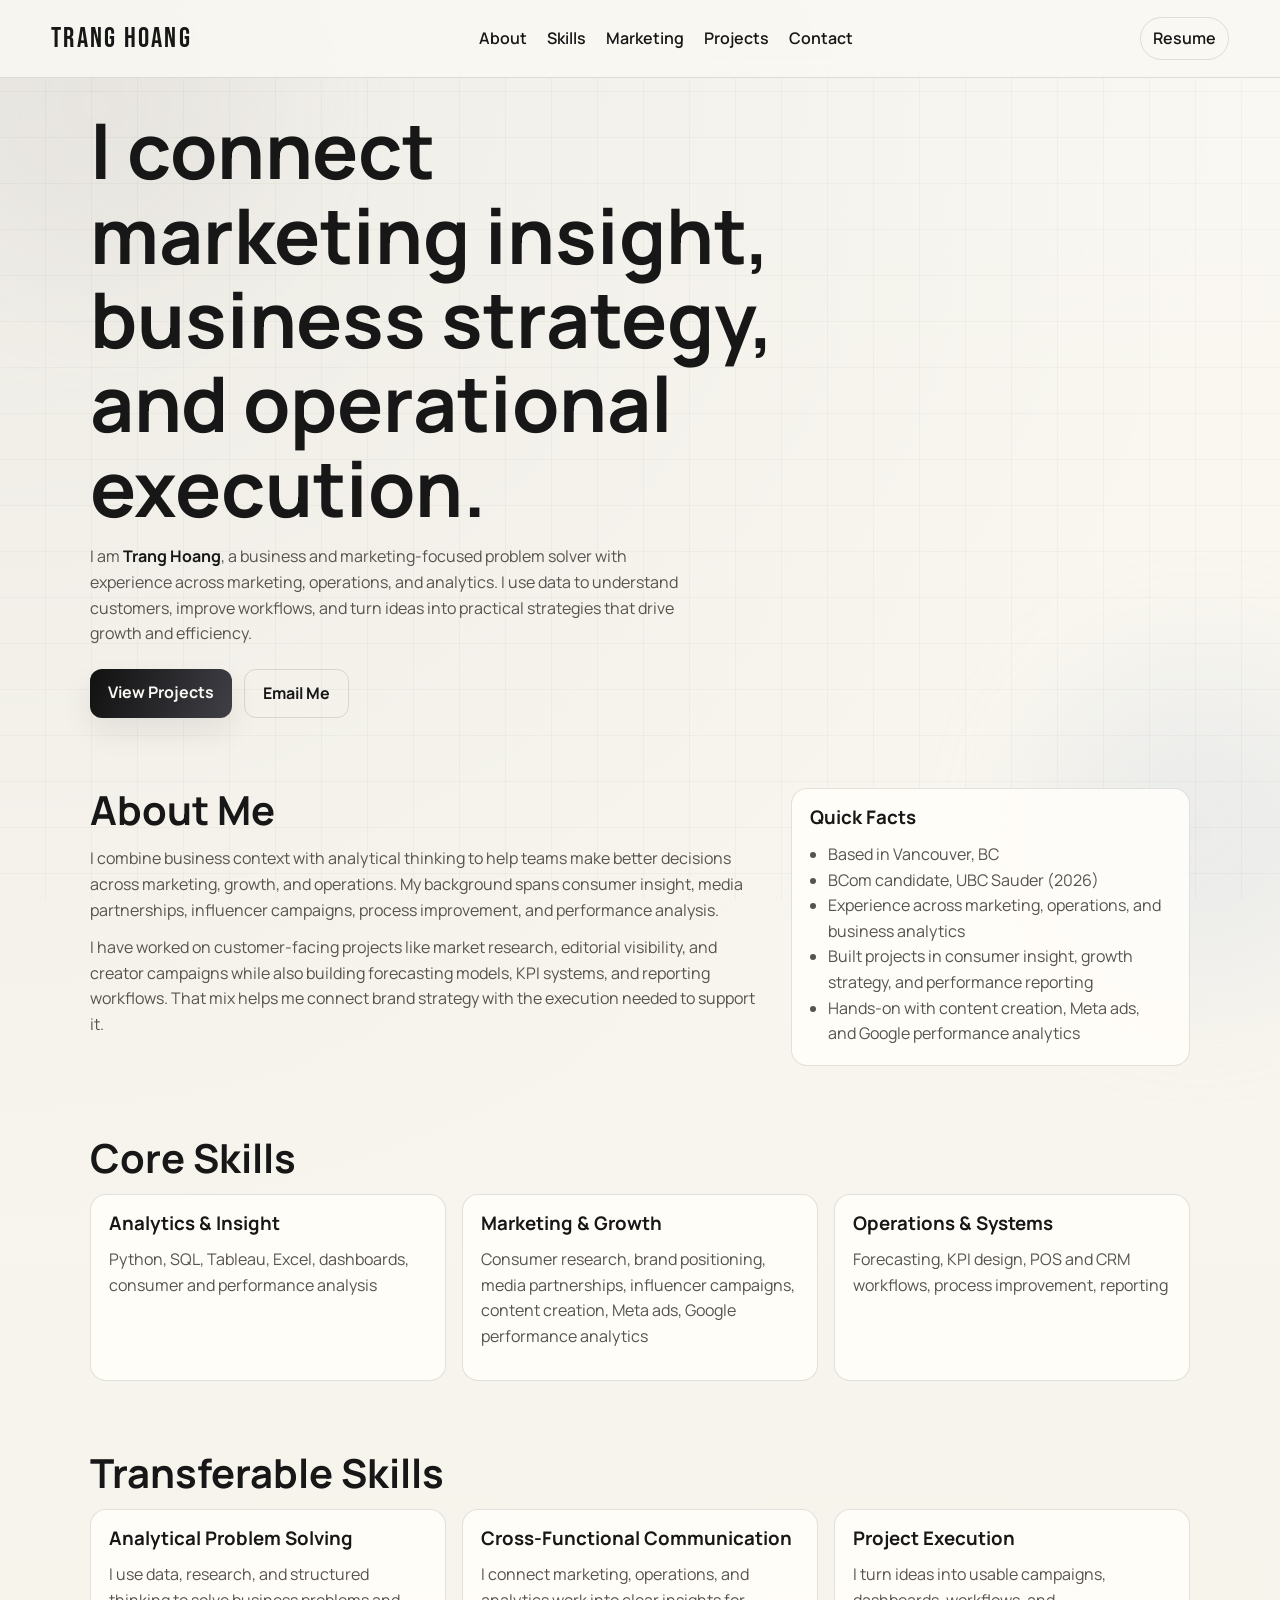
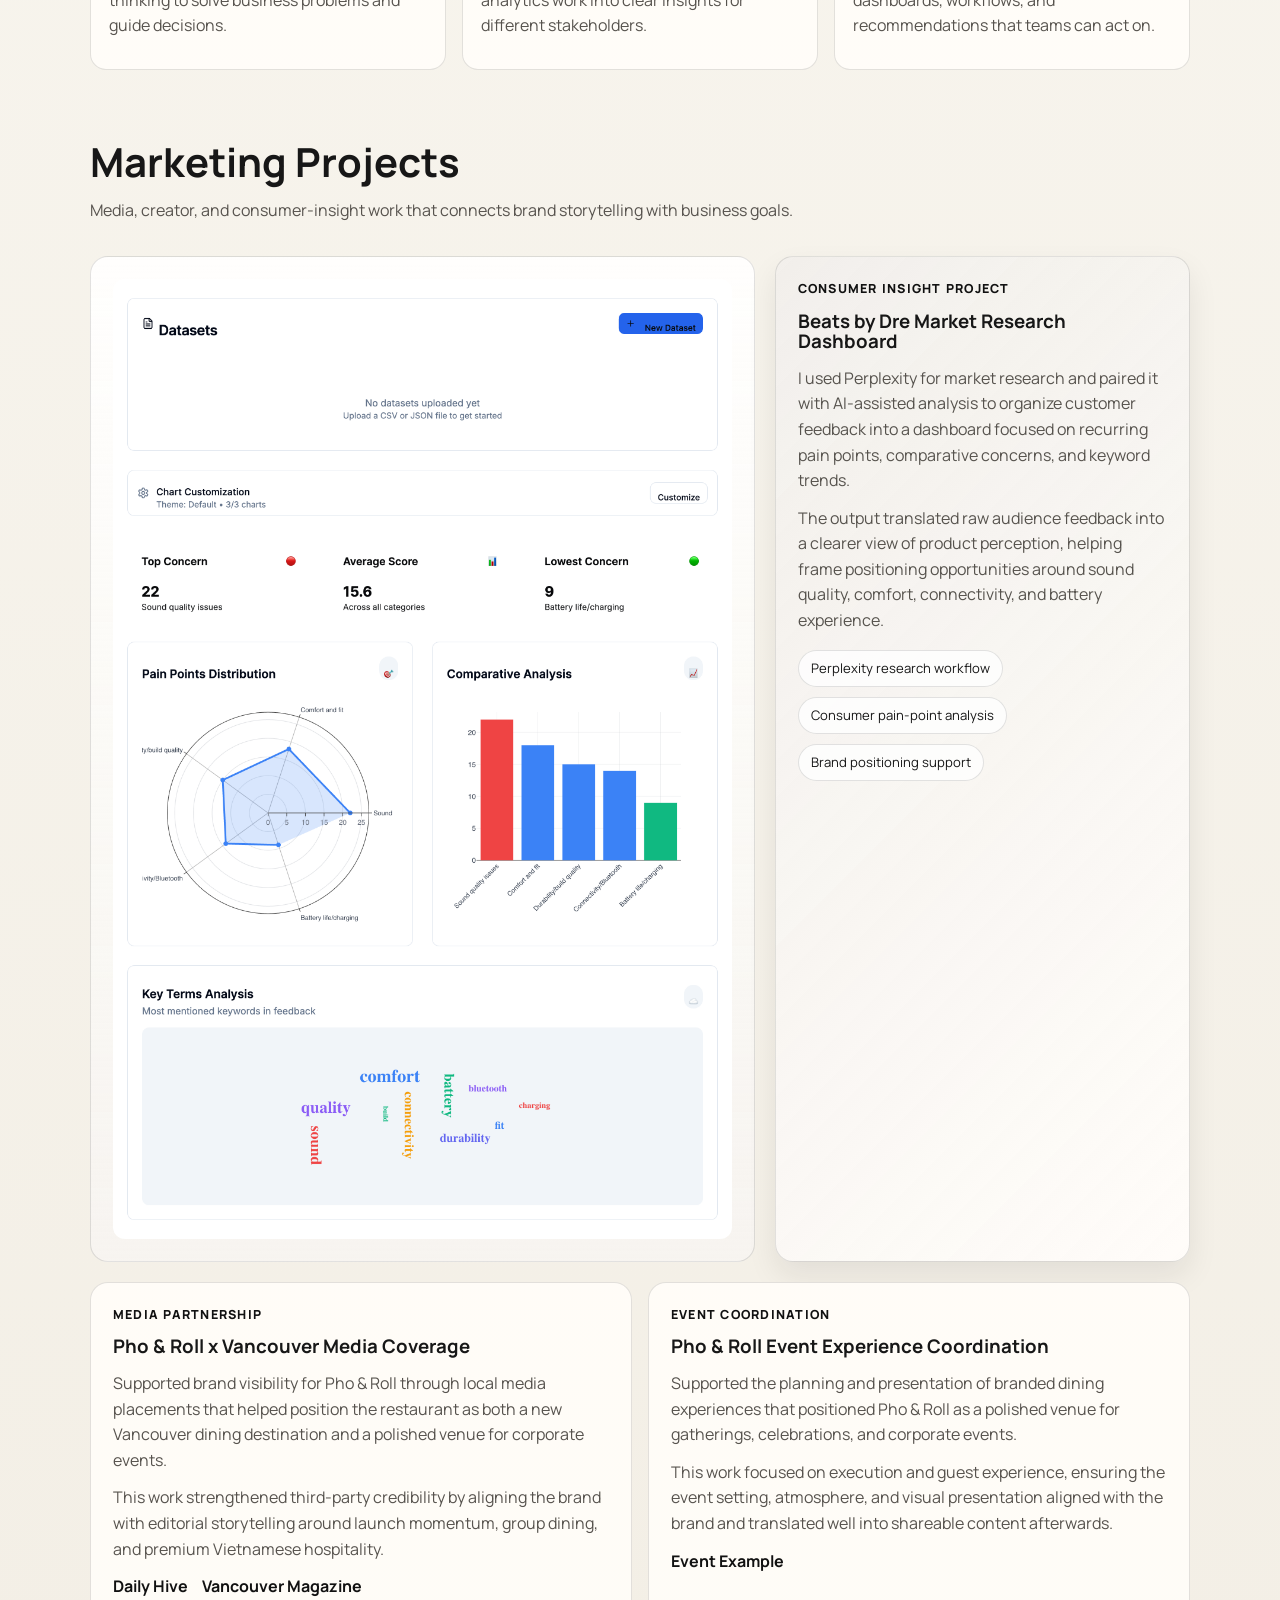
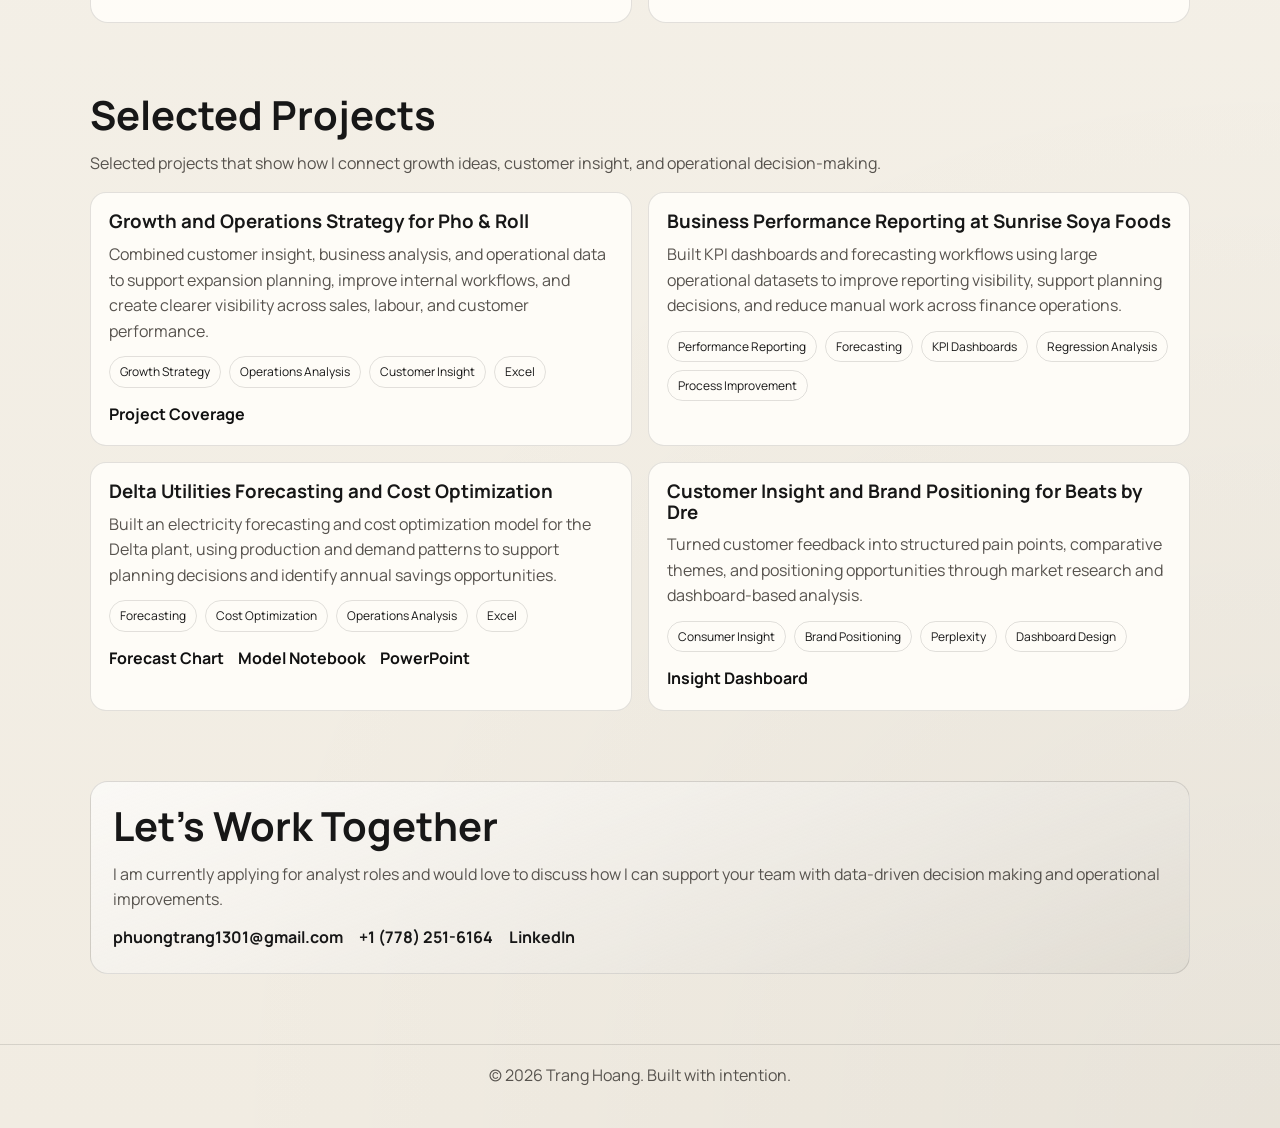
==== commit cf7af1f8: "Add files via upload" ====
--- a/index.html
+++ b/index.html
@@ -182,7 +182,7 @@
       <section id="projects" class="projects reveal">
         <div class="section-heading">
           <h2>Selected Projects</h2>
-          <p>Selected work that brings together marketing, operations, and analytics.</p>
+          <p>Selected projects that show how I connect growth ideas, customer insight, and operational decision-making.</p>
         </div>
         <div id="project-list" class="project-list"></div>
       </section>
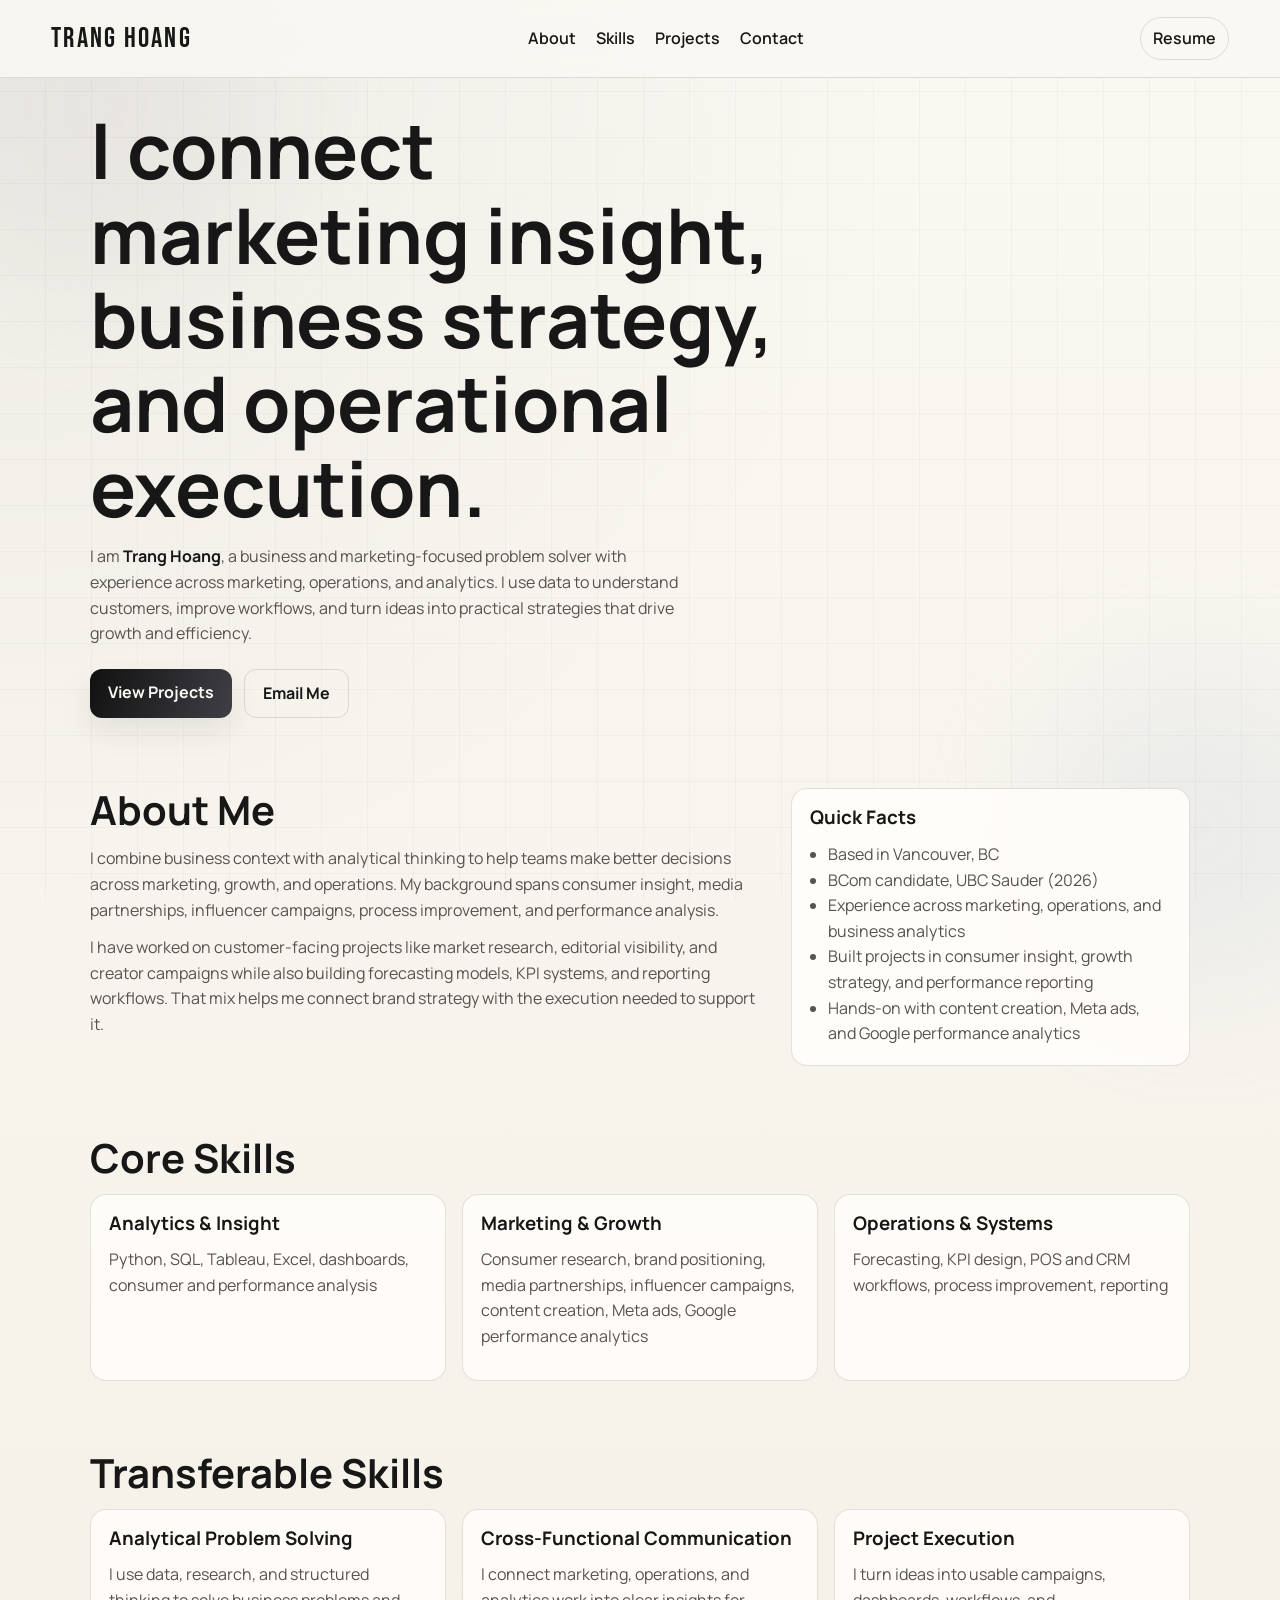
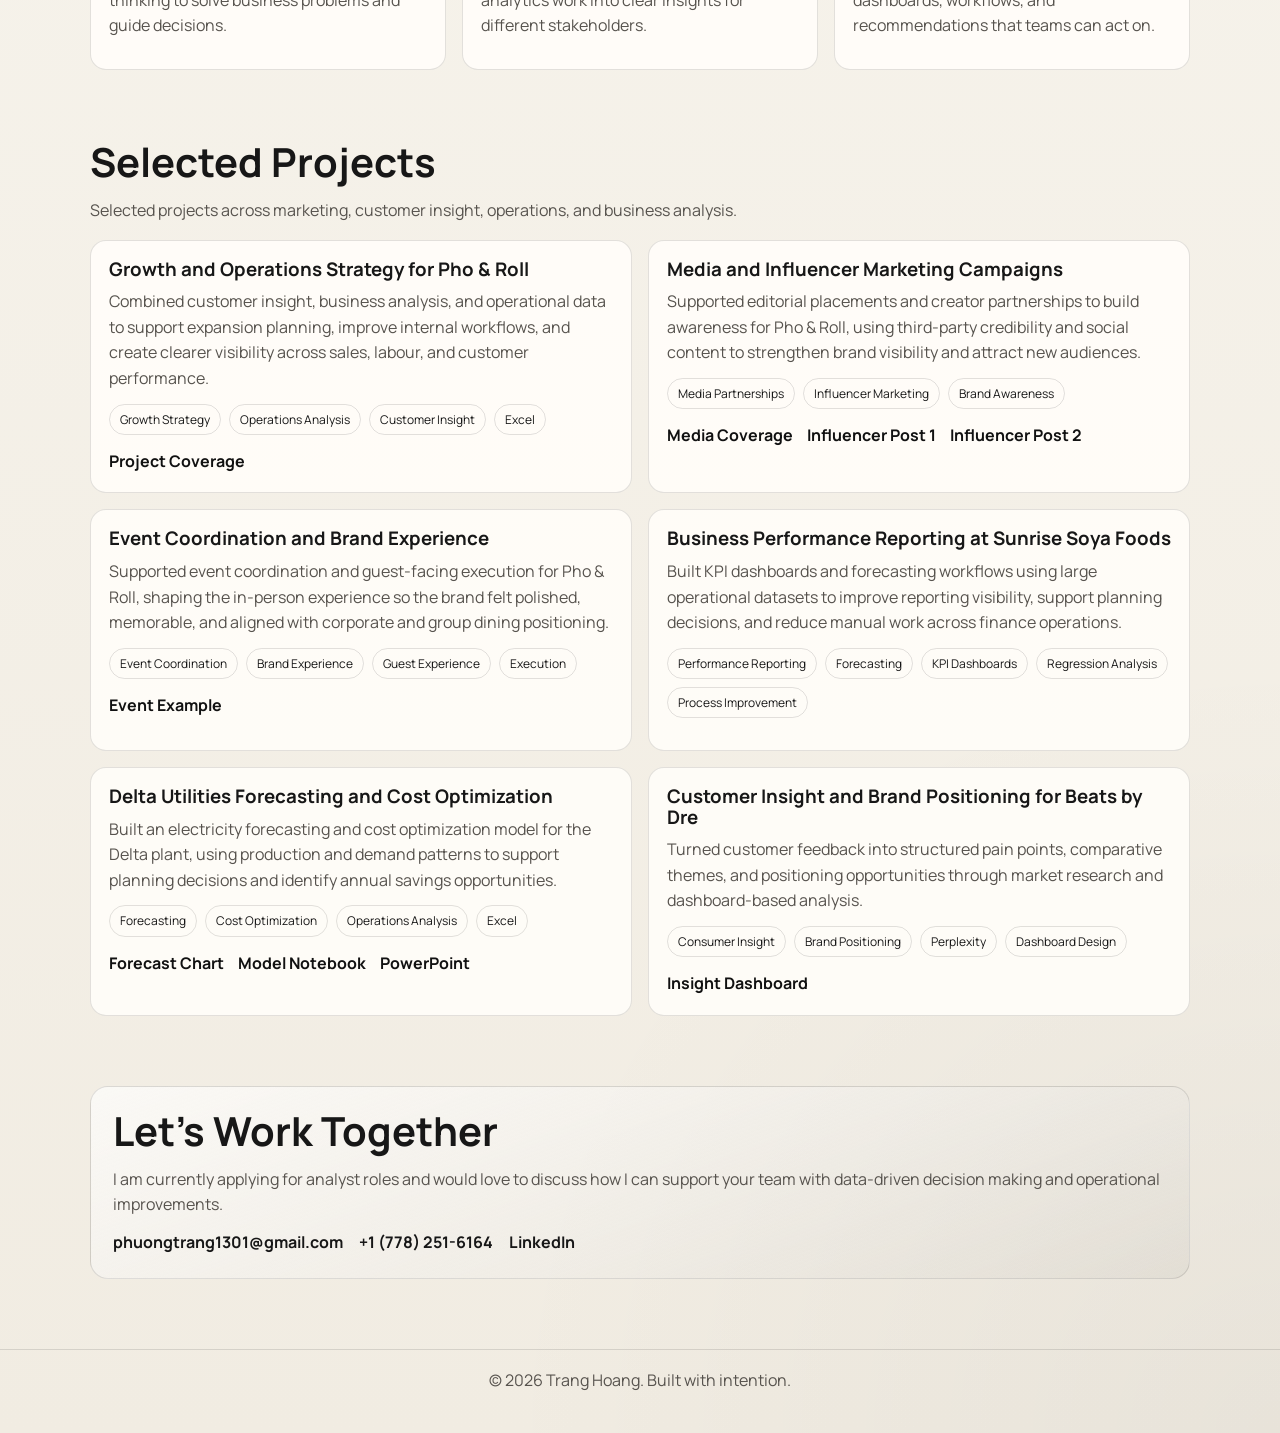
==== commit ab259d5e: "Add files via upload" ====
--- a/index.html
+++ b/index.html
@@ -26,7 +26,6 @@
       <nav class="nav-links" aria-label="Main navigation">
         <a href="#about">About</a>
         <a href="#skills">Skills</a>
-        <a href="#marketing-projects">Marketing</a>
         <a href="#projects">Projects</a>
         <a href="#contact">Contact</a>
       </nav>
@@ -110,79 +109,10 @@
         </div>
       </section>
 
-      <section id="marketing-projects" class="marketing-projects reveal">
-        <div class="section-heading">
-          <h2>Marketing Projects</h2>
-          <p>Media, creator, and consumer-insight work that connects brand storytelling with business goals.</p>
-        </div>
-
-        <article class="beats-showcase">
-          <div class="beats-visual">
-            <img src="pain-points-dashboard.png" alt="Beats by Dre pain points dashboard" />
-          </div>
-          <div class="beats-copy">
-            <p class="section-kicker">Consumer Insight Project</p>
-            <h3>Beats by Dre Market Research Dashboard</h3>
-            <p>
-              I used Perplexity for market research and paired it with AI-assisted analysis to
-              organize customer feedback into a dashboard focused on recurring pain points,
-              comparative concerns, and keyword trends.
-            </p>
-            <p>
-              The output translated raw audience feedback into a clearer view of product perception,
-              helping frame positioning opportunities around sound quality, comfort, connectivity,
-              and battery experience.
-            </p>
-            <div class="featured-metrics" aria-label="Beats project highlights">
-              <span>Perplexity research workflow</span>
-              <span>Consumer pain-point analysis</span>
-              <span>Brand positioning support</span>
-            </div>
-          </div>
-        </article>
-
-        <div class="marketing-grid">
-          <article class="marketing-card">
-            <p class="section-kicker">Media Partnership</p>
-            <h3>Pho & Roll x Vancouver Media Coverage</h3>
-            <p>
-              Supported brand visibility for Pho & Roll through local media placements that helped
-              position the restaurant as both a new Vancouver dining destination and a polished venue
-              for corporate events.
-            </p>
-            <p>
-              This work strengthened third-party credibility by aligning the brand with editorial
-              storytelling around launch momentum, group dining, and premium Vietnamese hospitality.
-            </p>
-            <div class="project-links">
-              <a href="https://dailyhive.com/vancouver/pho-and-roll-vancouver" target="_blank" rel="noreferrer">Daily Hive</a>
-              <a href="https://vanmag.com/taste/restaurants/this-modern-vietnamese-restaurant-is-perfect-for-your-next-corporate-event/" target="_blank" rel="noreferrer">Vancouver Magazine</a>
-            </div>
-          </article>
-
-          <article class="marketing-card">
-            <p class="section-kicker">Event Coordination</p>
-            <h3>Pho & Roll Event Experience Coordination</h3>
-            <p>
-              Supported the planning and presentation of branded dining experiences that positioned
-              Pho & Roll as a polished venue for gatherings, celebrations, and corporate events.
-            </p>
-            <p>
-              This work focused on execution and guest experience, ensuring the event setting,
-              atmosphere, and visual presentation aligned with the brand and translated well into
-              shareable content afterwards.
-            </p>
-            <div class="project-links">
-              <a href="https://www.instagram.com/p/DLd0SuDReFr/?img_index=1" target="_blank" rel="noreferrer">Event Example</a>
-            </div>
-          </article>
-        </div>
-      </section>
-
       <section id="projects" class="projects reveal">
         <div class="section-heading">
           <h2>Selected Projects</h2>
-          <p>Selected projects that show how I connect growth ideas, customer insight, and operational decision-making.</p>
+          <p>Selected projects across marketing, customer insight, operations, and business analysis.</p>
         </div>
         <div id="project-list" class="project-list"></div>
       </section>
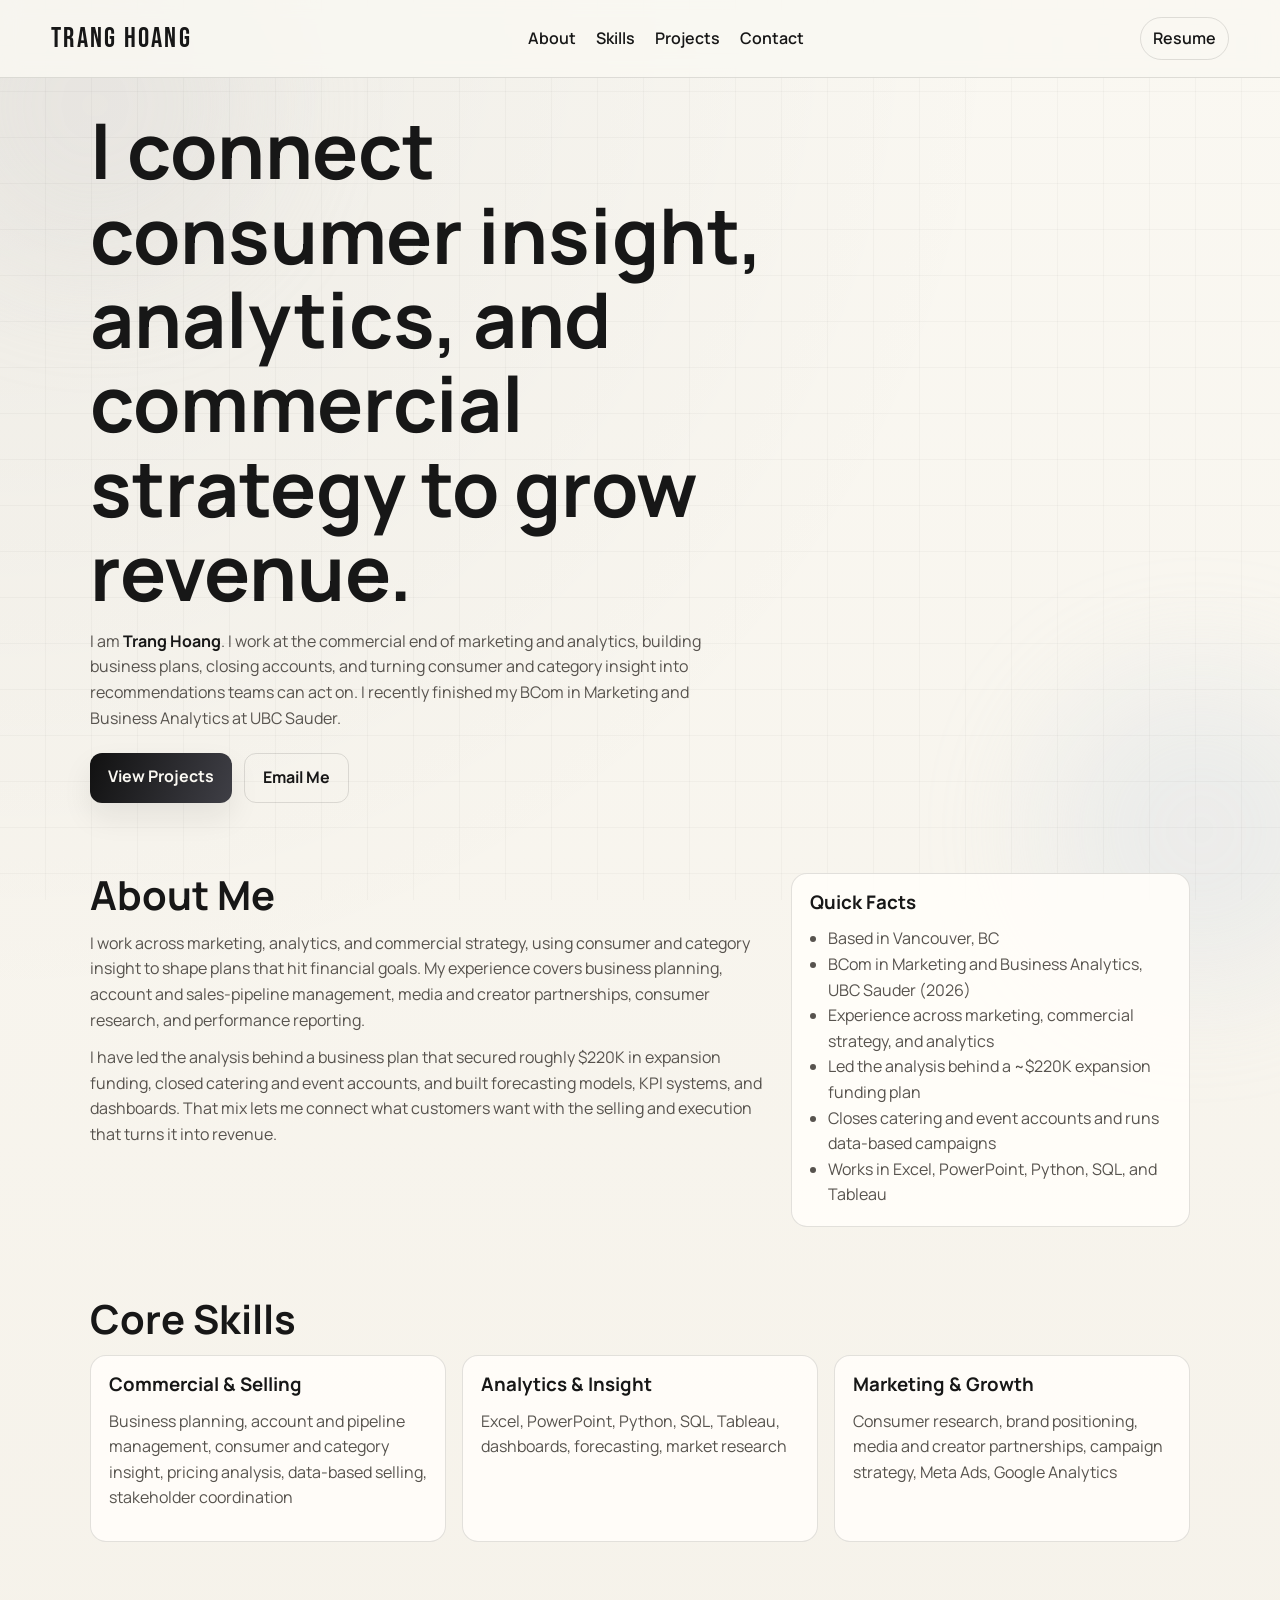
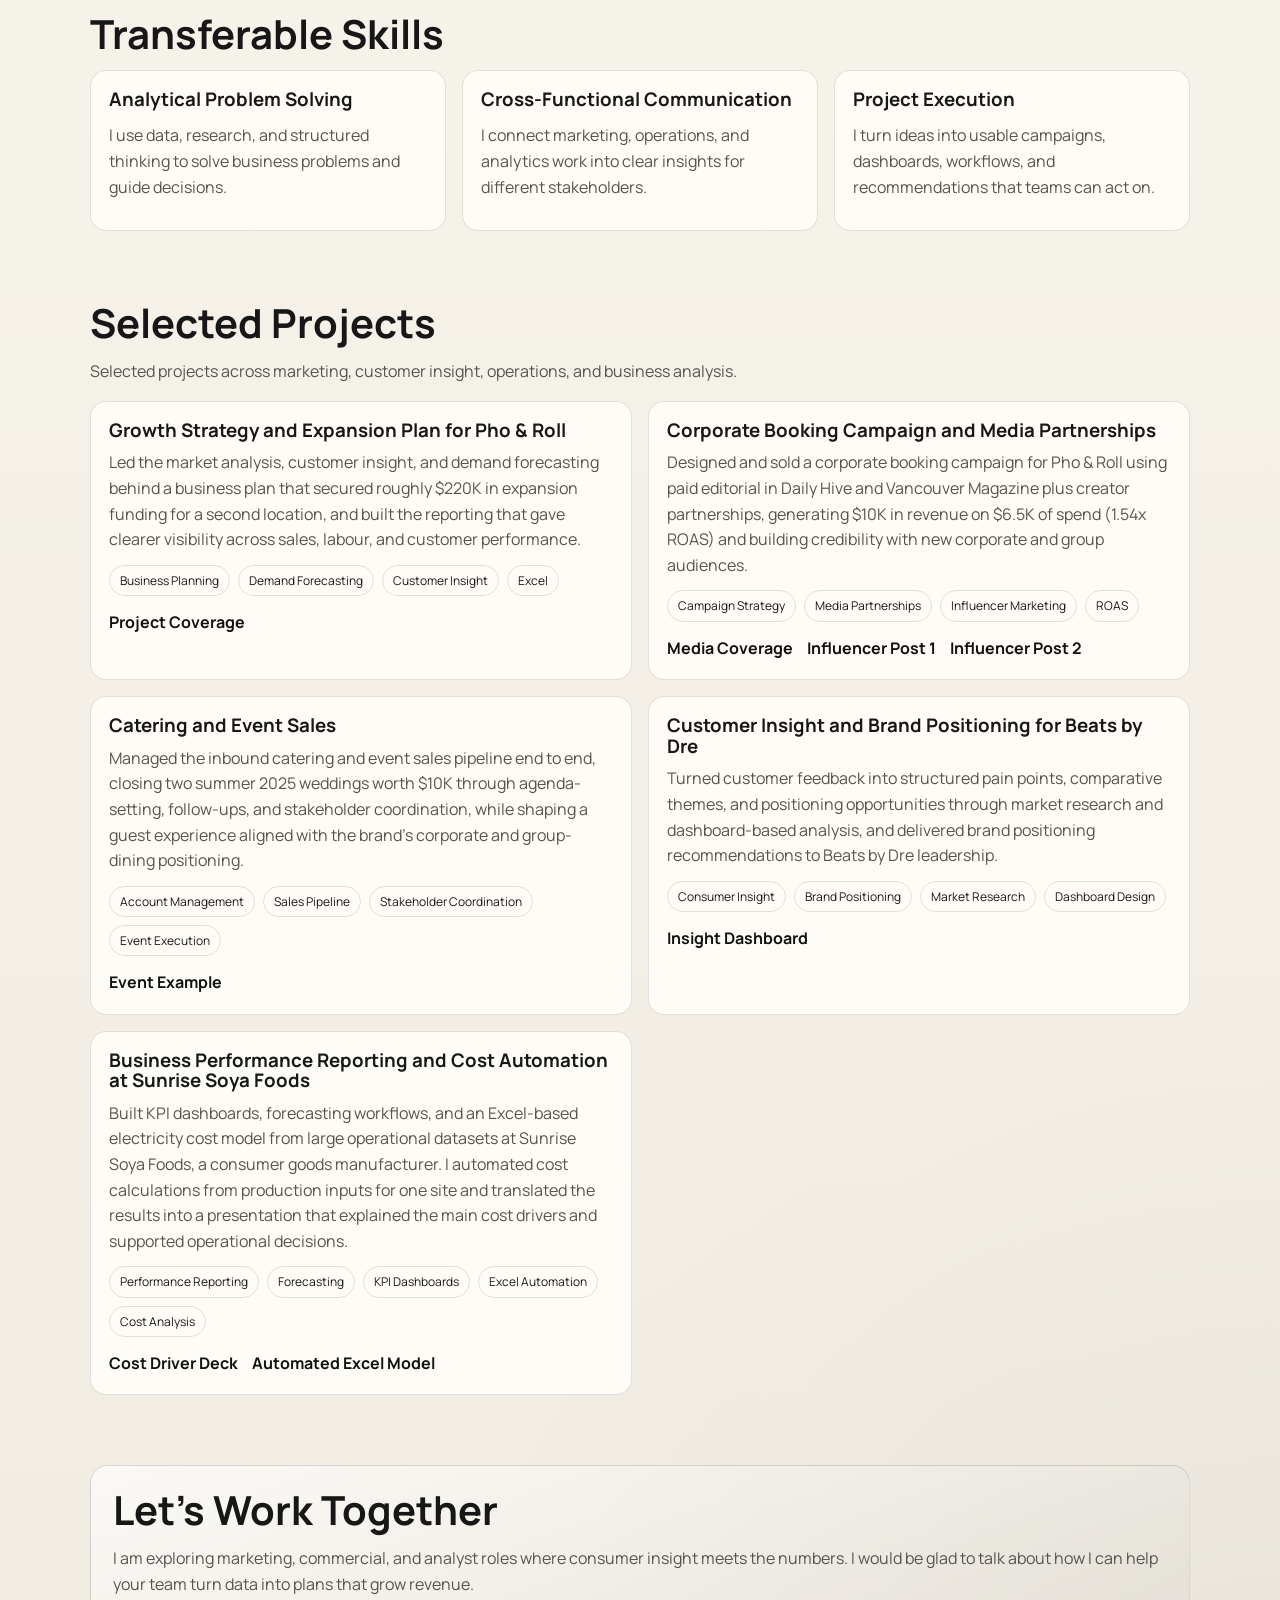
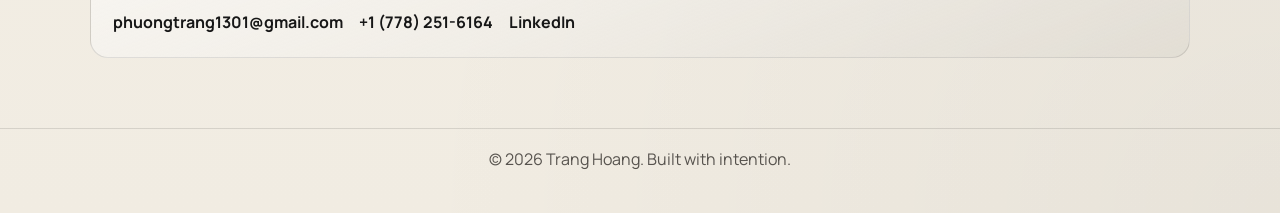
==== commit 2ed4f1a8: "Add files via upload" ====
--- a/index.html
+++ b/index.html
@@ -3,10 +3,10 @@
   <head>
     <meta charset="UTF-8" />
     <meta name="viewport" content="width=device-width, initial-scale=1.0" />
-    <title>Trang Hoang | Finance & Operations Analyst</title>
+    <title>Trang Hoang | Marketing & Commercial Analytics</title>
     <meta
       name="description"
-      content="Portfolio website for Trang Hoang, showcasing analytics, finance operations, and process optimization work."
+      content="Portfolio of Trang Hoang: marketing and analytics work spanning business planning, account and sales-pipeline management, consumer insight, and performance reporting."
     />
     <link rel="preconnect" href="https://fonts.googleapis.com" />
     <link rel="preconnect" href="https://fonts.gstatic.com" crossorigin />
@@ -29,17 +29,17 @@
         <a href="#projects">Projects</a>
         <a href="#contact">Contact</a>
       </nav>
-      <a class="resume-btn" href="TRANG HOANG.pdf" target="_blank" rel="noreferrer">Resume</a>
+      <a class="resume-btn" href="Trang_Hoang_Resume_PG.pdf" target="_blank" rel="noreferrer">Resume</a>
     </header>
 
     <main>
       <section class="hero reveal">
-        <h1>I connect marketing insight, business strategy, and operational execution.</h1>
+        <h1>I connect consumer insight, analytics, and commercial strategy to grow revenue.</h1>
         <p class="hero-copy">
-          I am <strong>Trang Hoang</strong>, a business and marketing-focused problem solver with
-          experience across marketing, operations, and analytics. I use data to understand
-          customers, improve workflows, and turn ideas into practical strategies that drive growth
-          and efficiency.
+          I am <strong>Trang Hoang</strong>. I work at the commercial end of marketing and
+          analytics, building business plans, closing accounts, and turning consumer and category
+          insight into recommendations teams can act on. I recently finished my BCom in Marketing
+          and Business Analytics at UBC Sauder.
         </p>
         <div class="hero-actions">
           <a class="btn btn-primary" href="#projects">View Projects</a>
@@ -51,24 +51,27 @@
         <div>
           <h2>About Me</h2>
           <p>
-            I combine business context with analytical thinking to help teams make better decisions
-            across marketing, growth, and operations. My background spans consumer insight, media
-            partnerships, influencer campaigns, process improvement, and performance analysis.
+            I work across marketing, analytics, and commercial strategy, using consumer and
+            category insight to shape plans that hit financial goals. My experience covers business
+            planning, account and sales-pipeline management, media and creator partnerships,
+            consumer research, and performance reporting.
           </p>
           <p>
-            I have worked on customer-facing projects like market research, editorial visibility, and
-            creator campaigns while also building forecasting models, KPI systems, and reporting
-            workflows. That mix helps me connect brand strategy with the execution needed to support it.
+            I have led the analysis behind a business plan that secured roughly $220K in expansion
+            funding, closed catering and event accounts, and built forecasting models, KPI systems,
+            and dashboards. That mix lets me connect what customers want with the selling and
+            execution that turns it into revenue.
           </p>
         </div>
         <aside class="quick-facts">
           <h3>Quick Facts</h3>
           <ul>
             <li>Based in Vancouver, BC</li>
-            <li>BCom candidate, UBC Sauder (2026)</li>
-            <li>Experience across marketing, operations, and business analytics</li>
-            <li>Built projects in consumer insight, growth strategy, and performance reporting</li>
-            <li>Hands-on with content creation, Meta ads, and Google performance analytics</li>
+            <li>BCom in Marketing and Business Analytics, UBC Sauder (2026)</li>
+            <li>Experience across marketing, commercial strategy, and analytics</li>
+            <li>Led the analysis behind a ~$220K expansion funding plan</li>
+            <li>Closes catering and event accounts and runs data-based campaigns</li>
+            <li>Works in Excel, PowerPoint, Python, SQL, and Tableau</li>
           </ul>
         </aside>
       </section>
@@ -77,16 +80,16 @@
         <h2>Core Skills</h2>
         <div class="skill-groups">
           <article>
+            <h3>Commercial & Selling</h3>
+            <p>Business planning, account and pipeline management, consumer and category insight, pricing analysis, data-based selling, stakeholder coordination</p>
+          </article>
+          <article>
             <h3>Analytics & Insight</h3>
-            <p>Python, SQL, Tableau, Excel, dashboards, consumer and performance analysis</p>
+            <p>Excel, PowerPoint, Python, SQL, Tableau, dashboards, forecasting, market research</p>
           </article>
           <article>
             <h3>Marketing & Growth</h3>
-            <p>Consumer research, brand positioning, media partnerships, influencer campaigns, content creation, Meta ads, Google performance analytics</p>
-          </article>
-          <article>
-            <h3>Operations & Systems</h3>
-            <p>Forecasting, KPI design, POS and CRM workflows, process improvement, reporting</p>
+            <p>Consumer research, brand positioning, media and creator partnerships, campaign strategy, Meta Ads, Google Analytics</p>
           </article>
         </div>
       </section>
@@ -120,8 +123,9 @@
       <section id="contact" class="contact reveal">
         <h2>Let’s Work Together</h2>
         <p>
-          I am currently applying for analyst roles and would love to discuss how I can support your
-          team with data-driven decision making and operational improvements.
+          I am exploring marketing, commercial, and analyst roles where consumer insight meets the
+          numbers. I would be glad to talk about how I can help your team turn data into plans that
+          grow revenue.
         </p>
         <div class="contact-links">
           <a href="mailto:phuongtrang1301@gmail.com">phuongtrang1301@gmail.com</a>
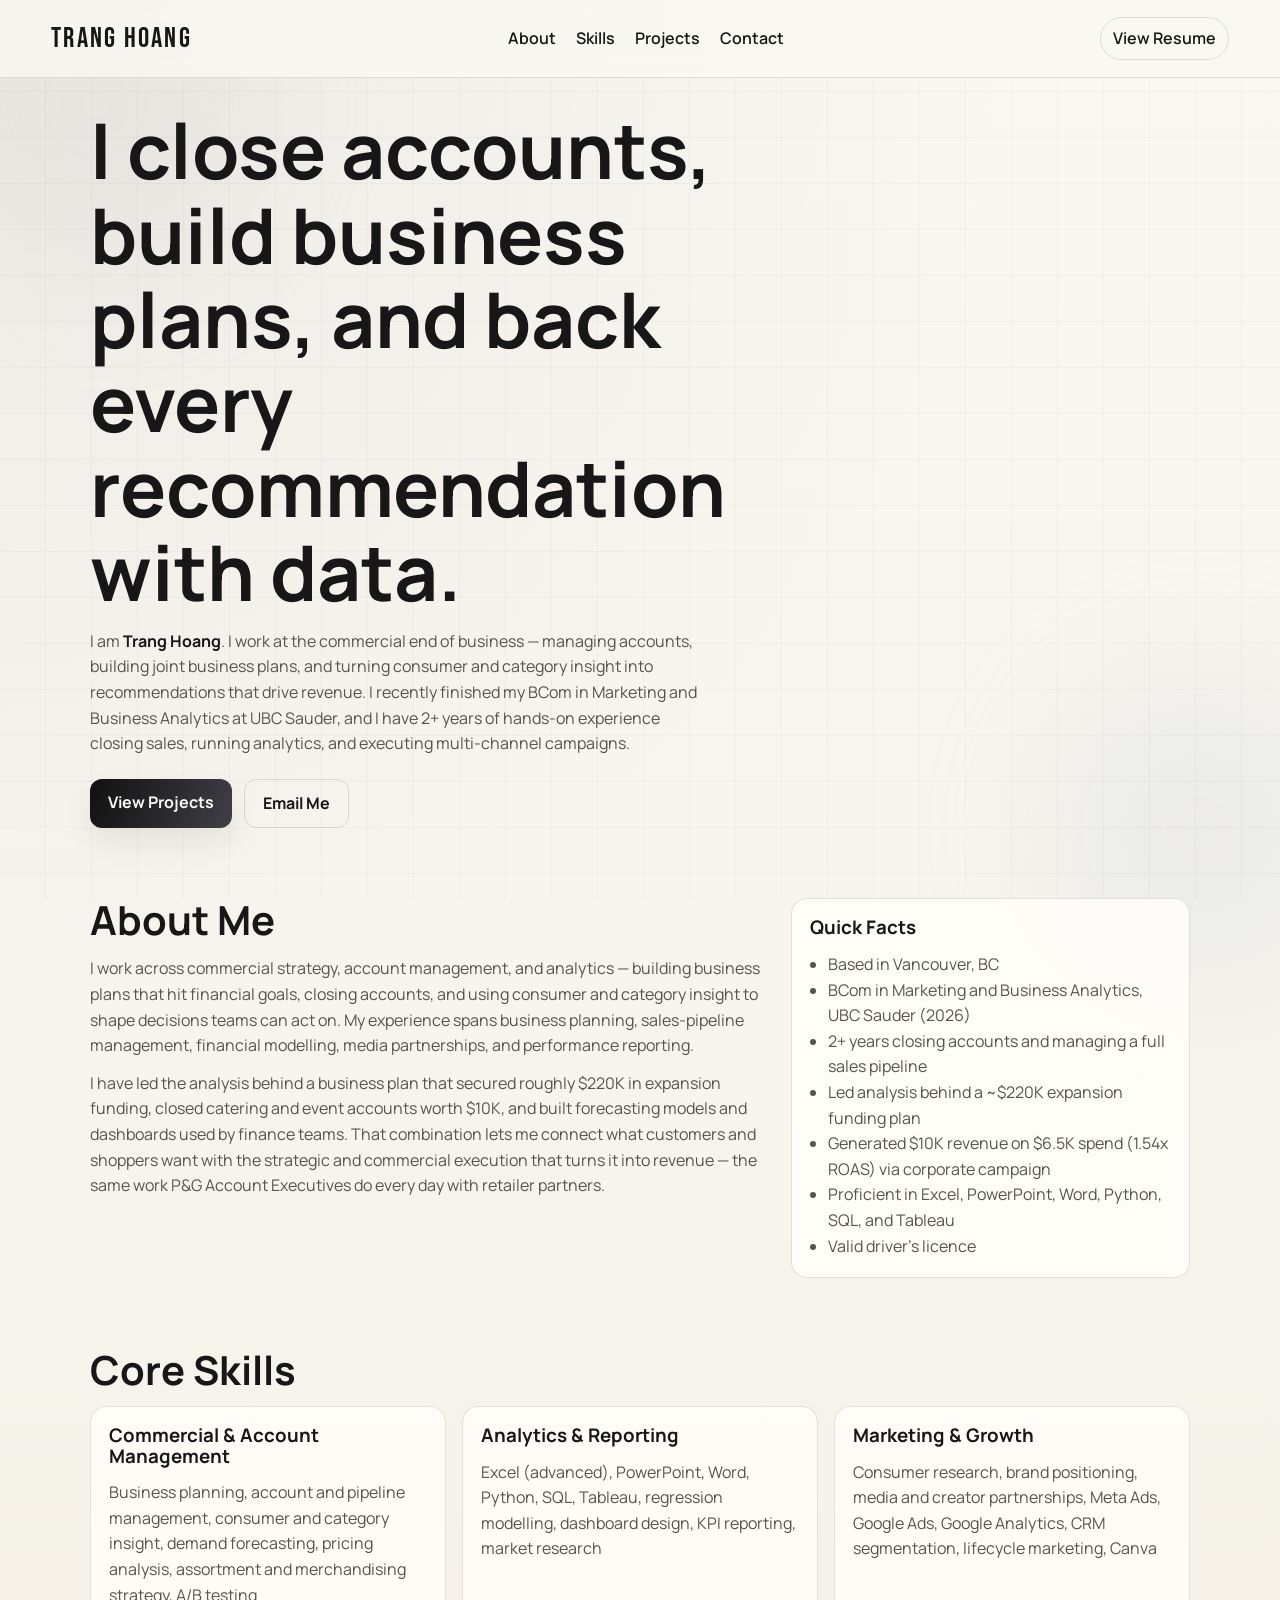
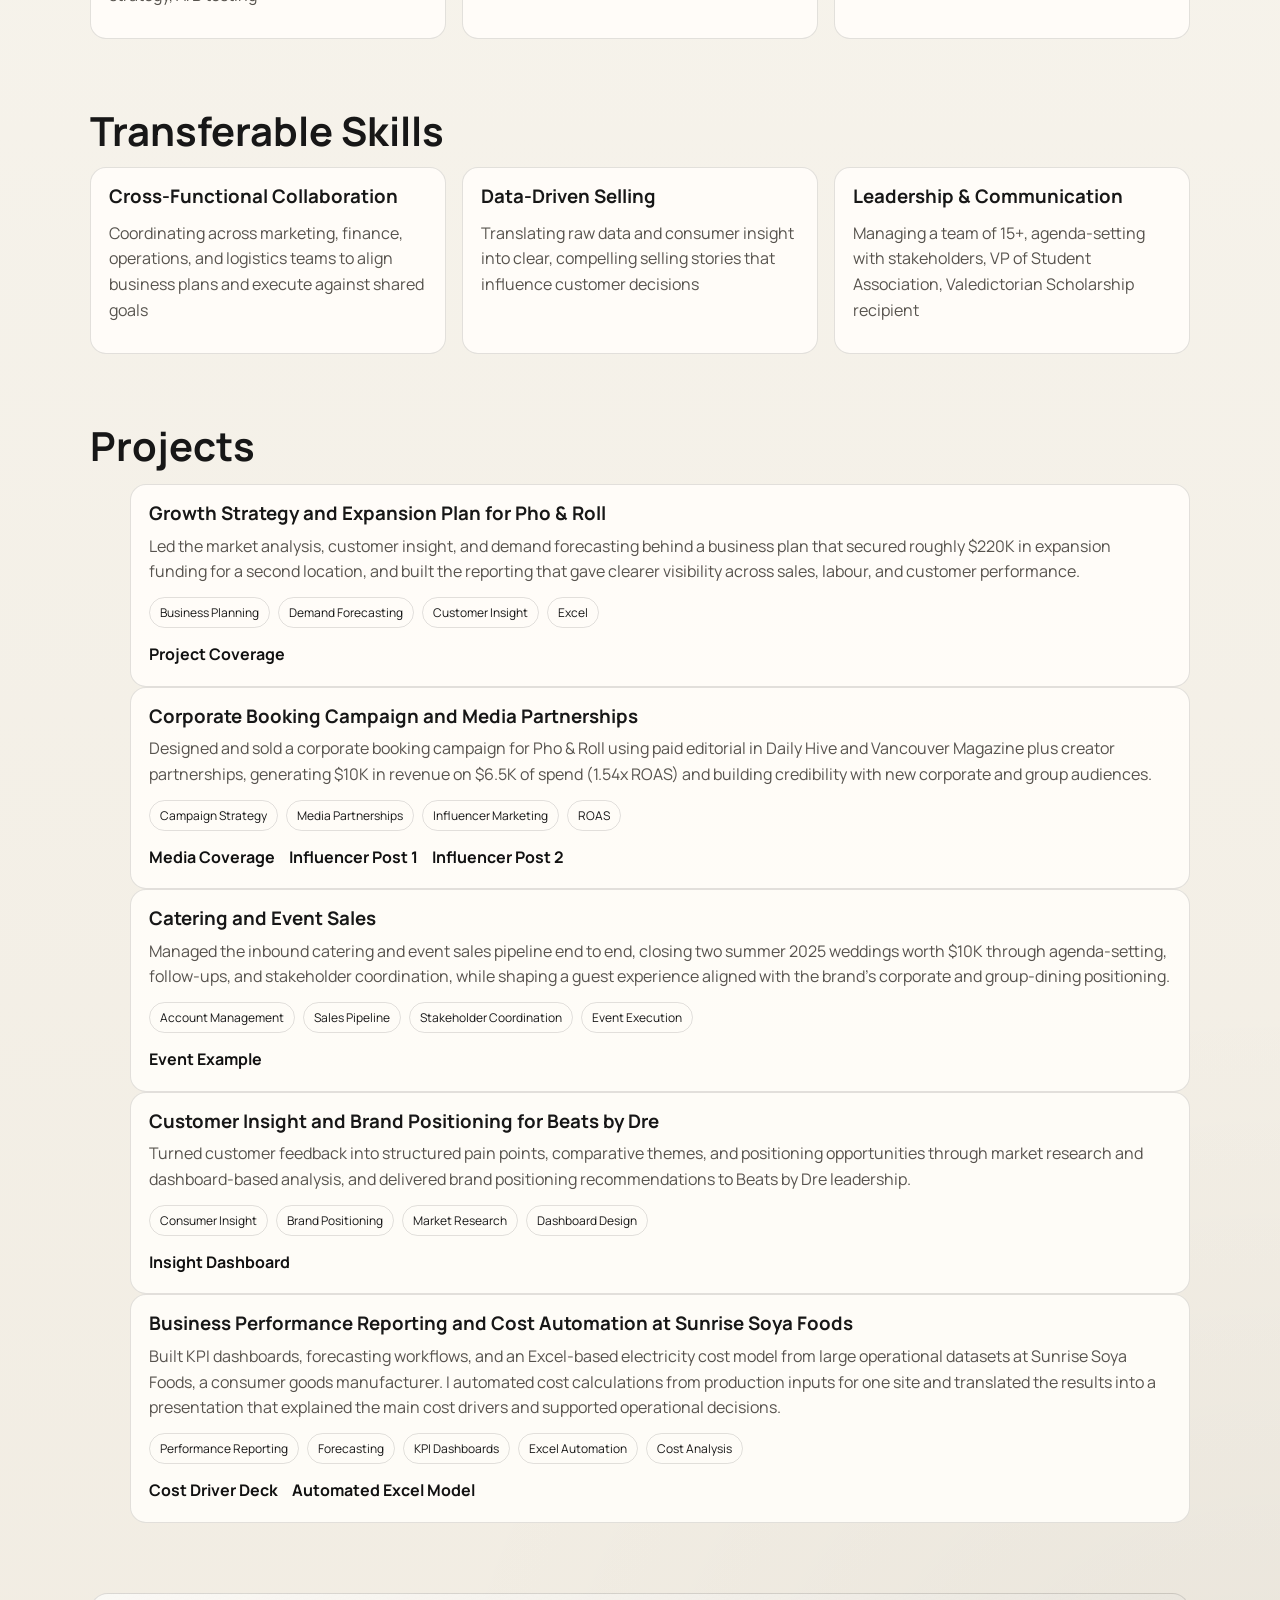
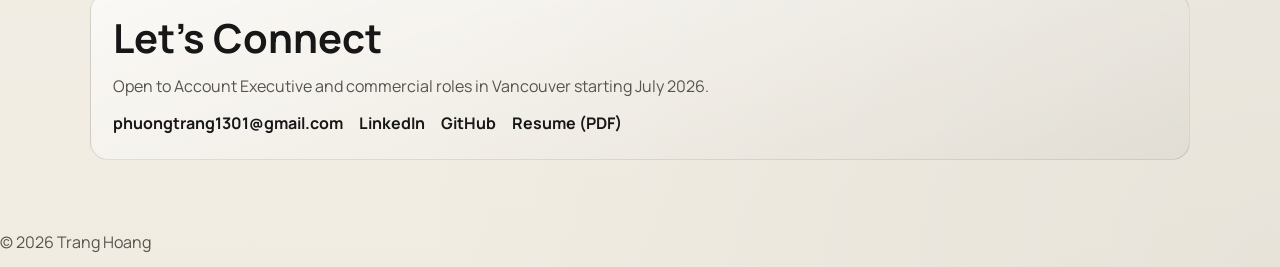
==== commit 9a0eae33: "Reframe portfolio for P&G Account Executive role" ====
--- a/index.html
+++ b/index.html
@@ -3,15 +3,15 @@
   <head>
     <meta charset="UTF-8" />
     <meta name="viewport" content="width=device-width, initial-scale=1.0" />
-    <title>Trang Hoang | Marketing & Commercial Analytics</title>
+    <title>Trang Hoang | Commercial Strategy &amp; Account Management</title>
     <meta
       name="description"
-      content="Portfolio of Trang Hoang: marketing and analytics work spanning business planning, account and sales-pipeline management, consumer insight, and performance reporting."
+      content="Portfolio of Trang Hoang: commercial account management, sales, and analytics work spanning business planning, consumer insight, and data-driven selling."
     />
     <link rel="preconnect" href="https://fonts.googleapis.com" />
     <link rel="preconnect" href="https://fonts.gstatic.com" crossorigin />
     <link
-      href="https://fonts.googleapis.com/css2?family=Bebas+Neue&family=Manrope:wght@400;500;700;800&display=swap"
+      href="https://fonts.googleapis.com/css2?family=Bebas+Neue&family=Manrope:wght@400;500;600;700&display=swap"
       rel="stylesheet"
     />
     <link rel="stylesheet" href="styles.css" />
@@ -29,17 +29,14 @@
         <a href="#projects">Projects</a>
         <a href="#contact">Contact</a>
       </nav>
-      <a class="resume-btn" href="Trang_Hoang_Resume_PG.pdf" target="_blank" rel="noreferrer">Resume</a>
+      <a class="resume-btn" href="Trang_Hoang_Resume_PG.pdf" target="_blank" rel="noopener">View Resume</a>
     </header>
 
     <main>
       <section class="hero reveal">
-        <h1>I connect consumer insight, analytics, and commercial strategy to grow revenue.</h1>
+        <h1>I close accounts, build business plans, and back every recommendation with data.</h1>
         <p class="hero-copy">
-          I am <strong>Trang Hoang</strong>. I work at the commercial end of marketing and
-          analytics, building business plans, closing accounts, and turning consumer and category
-          insight into recommendations teams can act on. I recently finished my BCom in Marketing
-          and Business Analytics at UBC Sauder.
+          I am <strong>Trang Hoang</strong>. I work at the commercial end of business — managing accounts, building joint business plans, and turning consumer and category insight into recommendations that drive revenue. I recently finished my BCom in Marketing and Business Analytics at UBC Sauder, and I have 2+ years of hands-on experience closing sales, running analytics, and executing multi-channel campaigns.
         </p>
         <div class="hero-actions">
           <a class="btn btn-primary" href="#projects">View Projects</a>
@@ -51,16 +48,10 @@
         <div>
           <h2>About Me</h2>
           <p>
-            I work across marketing, analytics, and commercial strategy, using consumer and
-            category insight to shape plans that hit financial goals. My experience covers business
-            planning, account and sales-pipeline management, media and creator partnerships,
-            consumer research, and performance reporting.
+            I work across commercial strategy, account management, and analytics — building business plans that hit financial goals, closing accounts, and using consumer and category insight to shape decisions teams can act on. My experience spans business planning, sales-pipeline management, financial modelling, media partnerships, and performance reporting.
           </p>
           <p>
-            I have led the analysis behind a business plan that secured roughly $220K in expansion
-            funding, closed catering and event accounts, and built forecasting models, KPI systems,
-            and dashboards. That mix lets me connect what customers want with the selling and
-            execution that turns it into revenue.
+            I have led the analysis behind a business plan that secured roughly $220K in expansion funding, closed catering and event accounts worth $10K, and built forecasting models and dashboards used by finance teams. That combination lets me connect what customers and shoppers want with the strategic and commercial execution that turns it into revenue — the same work P&G Account Executives do every day with retailer partners.
           </p>
         </div>
         <aside class="quick-facts">
@@ -68,10 +59,11 @@
           <ul>
             <li>Based in Vancouver, BC</li>
             <li>BCom in Marketing and Business Analytics, UBC Sauder (2026)</li>
-            <li>Experience across marketing, commercial strategy, and analytics</li>
-            <li>Led the analysis behind a ~$220K expansion funding plan</li>
-            <li>Closes catering and event accounts and runs data-based campaigns</li>
-            <li>Works in Excel, PowerPoint, Python, SQL, and Tableau</li>
+            <li>2+ years closing accounts and managing a full sales pipeline</li>
+            <li>Led analysis behind a ~$220K expansion funding plan</li>
+            <li>Generated $10K revenue on $6.5K spend (1.54x ROAS) via corporate campaign</li>
+            <li>Proficient in Excel, PowerPoint, Word, Python, SQL, and Tableau</li>
+            <li>Valid driver's licence</li>
           </ul>
         </aside>
       </section>
@@ -80,16 +72,16 @@
         <h2>Core Skills</h2>
         <div class="skill-groups">
           <article>
-            <h3>Commercial & Selling</h3>
-            <p>Business planning, account and pipeline management, consumer and category insight, pricing analysis, data-based selling, stakeholder coordination</p>
+            <h3>Commercial &amp; Account Management</h3>
+            <p>Business planning, account and pipeline management, consumer and category insight, demand forecasting, pricing analysis, assortment and merchandising strategy, A/B testing</p>
           </article>
           <article>
-            <h3>Analytics & Insight</h3>
-            <p>Excel, PowerPoint, Python, SQL, Tableau, dashboards, forecasting, market research</p>
+            <h3>Analytics &amp; Reporting</h3>
+            <p>Excel (advanced), PowerPoint, Word, Python, SQL, Tableau, regression modelling, dashboard design, KPI reporting, market research</p>
           </article>
           <article>
-            <h3>Marketing & Growth</h3>
-            <p>Consumer research, brand positioning, media and creator partnerships, campaign strategy, Meta Ads, Google Analytics</p>
+            <h3>Marketing &amp; Growth</h3>
+            <p>Consumer research, brand positioning, media and creator partnerships, Meta Ads, Google Ads, Google Analytics, CRM segmentation, lifecycle marketing, Canva</p>
           </article>
         </div>
       </section>
@@ -98,45 +90,39 @@
         <h2>Transferable Skills</h2>
         <div class="skill-groups">
           <article>
-            <h3>Analytical Problem Solving</h3>
-            <p>I use data, research, and structured thinking to solve business problems and guide decisions.</p>
+            <h3>Cross-Functional Collaboration</h3>
+            <p>Coordinating across marketing, finance, operations, and logistics teams to align business plans and execute against shared goals</p>
           </article>
           <article>
-            <h3>Cross-Functional Communication</h3>
-            <p>I connect marketing, operations, and analytics work into clear insights for different stakeholders.</p>
+            <h3>Data-Driven Selling</h3>
+            <p>Translating raw data and consumer insight into clear, compelling selling stories that influence customer decisions</p>
           </article>
           <article>
-            <h3>Project Execution</h3>
-            <p>I turn ideas into usable campaigns, dashboards, workflows, and recommendations that teams can act on.</p>
+            <h3>Leadership &amp; Communication</h3>
+            <p>Managing a team of 15+, agenda-setting with stakeholders, VP of Student Association, Valedictorian Scholarship recipient</p>
           </article>
         </div>
       </section>
 
       <section id="projects" class="projects reveal">
-        <div class="section-heading">
-          <h2>Selected Projects</h2>
-          <p>Selected projects across marketing, customer insight, operations, and business analysis.</p>
-        </div>
-        <div id="project-list" class="project-list"></div>
+        <h2>Projects</h2>
+        <ul id="project-list"></ul>
       </section>
 
       <section id="contact" class="contact reveal">
-        <h2>Let’s Work Together</h2>
-        <p>
-          I am exploring marketing, commercial, and analyst roles where consumer insight meets the
-          numbers. I would be glad to talk about how I can help your team turn data into plans that
-          grow revenue.
-        </p>
+        <h2>Let's Connect</h2>
+        <p>Open to Account Executive and commercial roles in Vancouver starting July 2026.</p>
         <div class="contact-links">
           <a href="mailto:phuongtrang1301@gmail.com">phuongtrang1301@gmail.com</a>
-          <a href="tel:+17782516164">+1 (778) 251-6164</a>
-          <a href="https://www.linkedin.com/in/tranghoang13" target="_blank" rel="noreferrer">LinkedIn</a>
+          <a href="https://linkedin.com/in/tranghoang13" target="_blank" rel="noopener">LinkedIn</a>
+          <a href="https://github.com/phuongtrang1301-maker/Trang-Portfolio" target="_blank" rel="noopener">GitHub</a>
+          <a href="Trang_Hoang_Resume_PG.pdf" target="_blank" rel="noopener">Resume (PDF)</a>
         </div>
       </section>
     </main>
 
-    <footer class="site-footer">
-      <p>&copy; <span id="year"></span> Trang Hoang. Built with intention.</p>
+    <footer>
+      <p>&copy; <span id="year"></span> Trang Hoang</p>
     </footer>
 
     <script src="script.js"></script>
